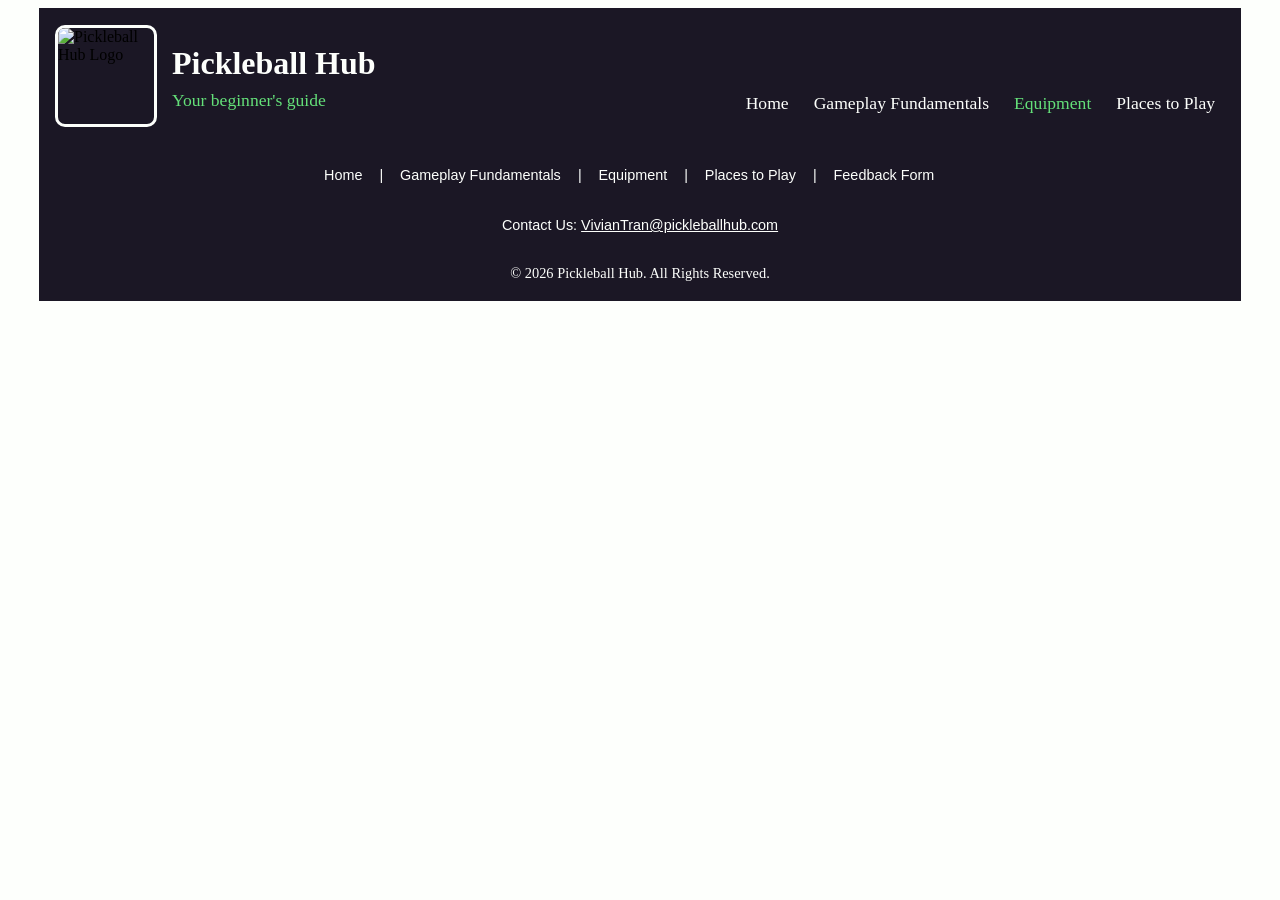
==== equipment.html @ d5191e7c "learn section links" ====
<!DOCTYPE html>
<html lang="en">

<head>
    <meta charset="utf-8">
    <meta name="viewport" content="width=device-width, initial-scale=1.0">

    <title>Pickleball Hub :: Equipment</title>
    <link rel="stylesheet" href="styles.css">
</head>

<body>
    <div class="page-wrapper">
        <!-- Header -->
        <header class="header">
            <div class="header-content">
                <div class="left-group">
                    <img src="media-home/logo.png" alt="Pickleball Hub Logo" class="logo">

                    <div class="title-group">
                        <h1>Pickleball Hub</h1>
                        <p class="tagline">Your beginner's guide</p>
                    </div>
                </div>

                <button class="menu-toggle">
                    <img src="media-home/bars-solid.png" alt="Menu Bar">
                    <span class="menu-label">Menu</span>
                </button>
            </div>

            <!-- Navigation -->
            <nav>
                <ul class="nav-links">
                    <li><a href="index.html">Home</a></li>
                    <li><a href="gameplay-fundamentals.html">Gameplay Fundamentals</a></li>
                    <li><a href="equipment.html">Equipment</a></li>
                    <li><a href="places-to-play.html">Places to Play</a></li>
                </ul>
            </nav>
        </header>

        <!-- Footer -->
        <footer class="footer">
            <div class="footer-wrapper">
                <div class="footer-pages">
                    <h3>Pages</h3>
                    <a href="index.html">Home</a>
                    <a href="gameplay-fundamentals.html">Gameplay Fundamentals</a>
                    <a href="equipment.html">Equipment</a>
                    <a href="places-to-play.html">Places to Play</a>
                    <a href="feedback.html" class="feedback-pages">Feedback Form</a>
                </div>

                <div class="footer-extra">
                    <h3>Extras</h3>
                    <a href="feedback.html" class="feedback-extra">Feedback Form</a>

                    <p class="footer-contact">
                        Contact Us: <span>VivianTran@pickleballhub.com</span>
                    </p>
                </div>
            </div>

            <p class="footer-copy">
                &copy; 2026 Pickleball Hub. All Rights Reserved.
            </p>
        </footer>
    </div>
</body>

<!-- Javascript for Navigation -->
<script>
    const menuButton = document.querySelector('.menu-toggle');
    const navLinks = document.querySelector('.nav-links');
    menuButton.addEventListener('click', () => {
        navLinks.classList.toggle('open');
    });

    // Close dropdown when clicking outside
    document.addEventListener('click', (event) => {
        if (!menuButton.contains(event.target) && !navLinks.contains(event.target)) {
            navLinks.classList.remove('open');
        }
    });

    // Highlight current page link
    const currentPage = window.location.pathname.split('/').pop();
    const navItems = document.querySelectorAll('.nav-links li a');
    navItems.forEach(item => {
        if (item.getAttribute('href') === currentPage) {
            item.classList.add('active');
        }
    });
</script>
---- styles.css ----
/* Color palette */
:root {
  --shadow-grey: #1B1725;
  --porcelain: #FDFFFC;
  --emerald: #64E079;
  --ocean-blue: #2E83B0;
  --green: #157F1F;
}

/* Global Styles */
.page-wrapper {
    max-width: 1200px;
    border: 1px solid var(--shadow-grey);
    margin: 0 auto;
}

/* Body */
body {
    background-color: var(--porcelain)
}

/* Header */
.header {
    background-color: var(--shadow-grey);
    padding: 15px;
}

.header h1 {
    font-family: Georgia, "Times New Roman", serif;
    color: var(--porcelain);
    font-size: 2em;
    margin-bottom: -10px;
}

.tagline {
    font-family: Georgia, "Times New Roman", serif;
    color: var(--emerald);
    font-size: 1.1em;
}

.left-group {
    display: flex;
    align-items: center;
    gap: 15px;
}

.header-content {
    display: flex;
    align-items: center;
    justify-content: space-between;
}

.logo {
    width: 6em;
    height: 6em;
    border: 3px solid var(--porcelain);
    border-radius: 10px;
}

/* Navigation */
.menu-toggle {
    display: flex;
    flex-direction: column;
    background: transparent;
    border: none;
    margin-top: -5px;
    margin-right: -15px;
}

.menu-toggle:hover {
    opacity: 0.5;
}

.menu-label {
    color: var(--porcelain);
    font-family: Georgia, "Times New Roman", serif;
    font-size: 1.1em;
}

.menu-toggle img {
    width: 6em;
    height: 6em;
}

.nav-links {
    display: none;
    position: absolute;
    right: 1.6em;
    top: 7em;
    background-color: var(--shadow-grey);
    padding: 10px;
    flex-direction: column;
    border: 3px solid var(--porcelain);
}

.nav-links.open {
    display: flex;
}

.nav-links li {
    list-style: none;
}

.nav-links a {
    display: block;
    padding: 10px;
    color: var(--porcelain);
    text-decoration: none;
    font-family: Georgia, "Times New Roman", serif;
}

.nav-links a.active {
    color: var(--emerald);
}

.nav-links a:hover {
    background-color: var(--ocean-blue);
}

/* Hero Section */
.hero {
    background-color: lightgrey;
    padding: 1em;
    font-family: Georgia, "Times New Roman", serif;
}

.hero h2 {
    font-size: 1.3em;
    margin-top: 0;
}

.stats {
    display: flex;
    gap: 3.2em;
}

.stat {
    text-align: center;
}

.stat .number {
    font-size: 1.3em;
    color: var(--green);
    font-weight: bold;
}

.stat .label {
    display: block;
    color: var(--shadow-grey);
    font-size: 0.8em;
    font-family: Arial, Helvetica, sans-serif;
}

.hero-image img {
    width: 100%;
    max-width: none;
    display: block;
}

/* Learn Section */
.learn-title {
    padding: 0 0.7em;
}

.learn-section {
    padding: 0 1em;
    font-family: Georgia, "Times New Roman", serif;
}

.learn-card {
    border: 2px solid var(--shadow-grey);
    border-radius: 15px;
    padding: 1em;
    margin-bottom: 1.5em;
    text-decoration: none;
    color: inherit;
}

.learn-card:hover {
    background-color: lightgrey;
    transform: scale(1.04);
}

.learn-image img {
    width: 100%;
    border-radius: 8px;
}

.learn-caption {
    font-size: 0.9em;
    color: var(--green);
    font-family: Arial, Helvetica, sans-serif;
}

.form-card {
    background: var(--green);
    color: var(--shadow-grey);
    display: flex;
    flex-direction: column;
    justify-content: center;
    align-items: center;
    text-align: center;
}

.form-card:hover {
    background-color: var(--green);
    transform: none;
}

.feedback-btn {
    padding: 0.6em 1.2em;
    border: none;
    border-radius: 6px;
    background: var(--shadow-grey);
    color: var(--porcelain);
    font-family: Georgia, "Times New Roman", serif;
    font-size: 1em;
}

.feedback-btn:hover {
    background: var(--ocean-blue);
    transform: scale(1.04);
}

/* Video Section */
.watch-section {
    background-color: lightgrey;
    padding: 1em;
}

.watch-section h2 {
    font-family: Georgia, "Times New Roman", serif;
    color: var(--shadow-grey);
    font-size: 1.3em;
    margin: 0;
}

.video-wrapper {
    position: relative;
    padding-bottom: 55%;
    margin-top: 1em;
}

.video-wrapper video {
    position: absolute;
    width: 100%;
    height: 100%;
    object-fit: cover;
}

.video-description {
    font-family: Arial, Helvetica, sans-serif;
    font-size: 0.9em;
    color: var(--shadow-grey);
    margin-top: 1em;
    line-height: 1.5;
}

/* Footer */
.footer {
    background-color: var(--shadow-grey);
    color: var(--porcelain);
    padding: 1em;
}

.footer-wrapper {
    display: grid;
    grid-template-columns: 1fr 1fr;
    gap: 1.5em;
}

.feedback-pages {
    display: none !important;
}

.footer-pages, .footer-extra {
    margin-bottom: 2em;
}

.footer-pages h3, .footer-extra h3 {
    margin-top: 0;
    color: var(--emerald);
    font-family: Georgia, "Times New Roman", serif;
}

.footer-pages a, .footer-extra a {
    display: block;
    color: var(--porcelain);
    text-decoration: none;
    margin: 0.5em 0;
    font-family: Arial, Helvetica, sans-serif;
    font-size: 0.9em;
}

.footer-pages a:visited, .footer-extra a:visited {
    color: var(--ocean-blue);
}

.footer-pages a:hover, .footer-extra a:hover {
    color: var(--emerald);
}

.footer-contact {
    margin-top: 1em;
    font-family: Arial, Helvetica, sans-serif;
    font-size: 0.9em;
}

.footer-contact span {
    text-decoration: underline;
}

.footer-copy {
    text-align: center;
    margin-top: 1em;
    margin-bottom: 0.1em;
    font-size: 0.9em;
}

/* Tablet */
@media (min-width: 600px) {
    /* Learn Section */
    .learn-section {
        display: grid;
        grid-template-columns: repeat(2, 1fr);
        gap: 0 1.5em;
    }
}

/* Desktop */
@media (min-width: 1024px) {
    /* Navigation */
    .menu-toggle {
        display: none;
    }

    nav {
        display: flex;
        justify-content: flex-end;
        padding-right: 10px; 
    }

    .nav-links {
        display: flex !important;
        position: static;
        flex-direction: row;
        gap: 25px;
        padding: 0;
        margin: 0;
        border: none;
    }

    .nav-links a {
        padding: 0;
        font-size: 1.1em;
        margin-top: -2em;
    }

    .nav-links a:hover {
        background: none;
        color: var(--ocean-blue);
    }

    .hero-wrapper {
        display: flex;
    }

    .hero {
        width: 80vw; 
        padding: 2em;
    }

    /* Learn Section */
   .learn-section {
        display: grid;
        grid-template-columns: repeat(3, 1fr);
        gap: 0 1.5em;
    }

    .form-card {
        grid-column: 1 / -1;
    }

    /* Video Section */
    .watch-section {
        display: grid;
        grid-template-columns: 1fr 1fr;
        gap: 2em;
    }

    .video-wrapper {
        grid-column: 1;
        margin-top: -3.3em;
        margin-bottom: 0.4em;
    }

    .watch-section h2, .video-description {
        grid-column: 2;
    }

    .watch-section h2 {
        margin-top: 5px;
    }

    .video-description {
        margin-top: -10px;
    }

    /* Footer */
    .footer-wrapper {
        display: flex;
        flex-direction: column;
        align-items: center;
        text-align: center;
        gap: 1.5em;
    }

    .feedback-pages {
        display: block !important;
    }

    .feedback-extra {
        display: none !important;
    }

    .footer-pages {
        display: flex;
        flex-direction: row;
        gap: 1em;
    }

    .footer-pages h3, .footer-extra h3 {
        display: none;
    }

    .footer-pages a {
        position: relative;
        padding-right: 0.75em;
        margin-right: 0.75em;
    }

    .footer-pages a:not(:last-child)::after {
        content: "|";
        position: absolute;
        right: -0.7em;
        color: var(--porcelain);
    }

    .footer-contact {
        margin-top: -2em;
    }

    .footer-copy {
        margin-top: -1em;
    }
}
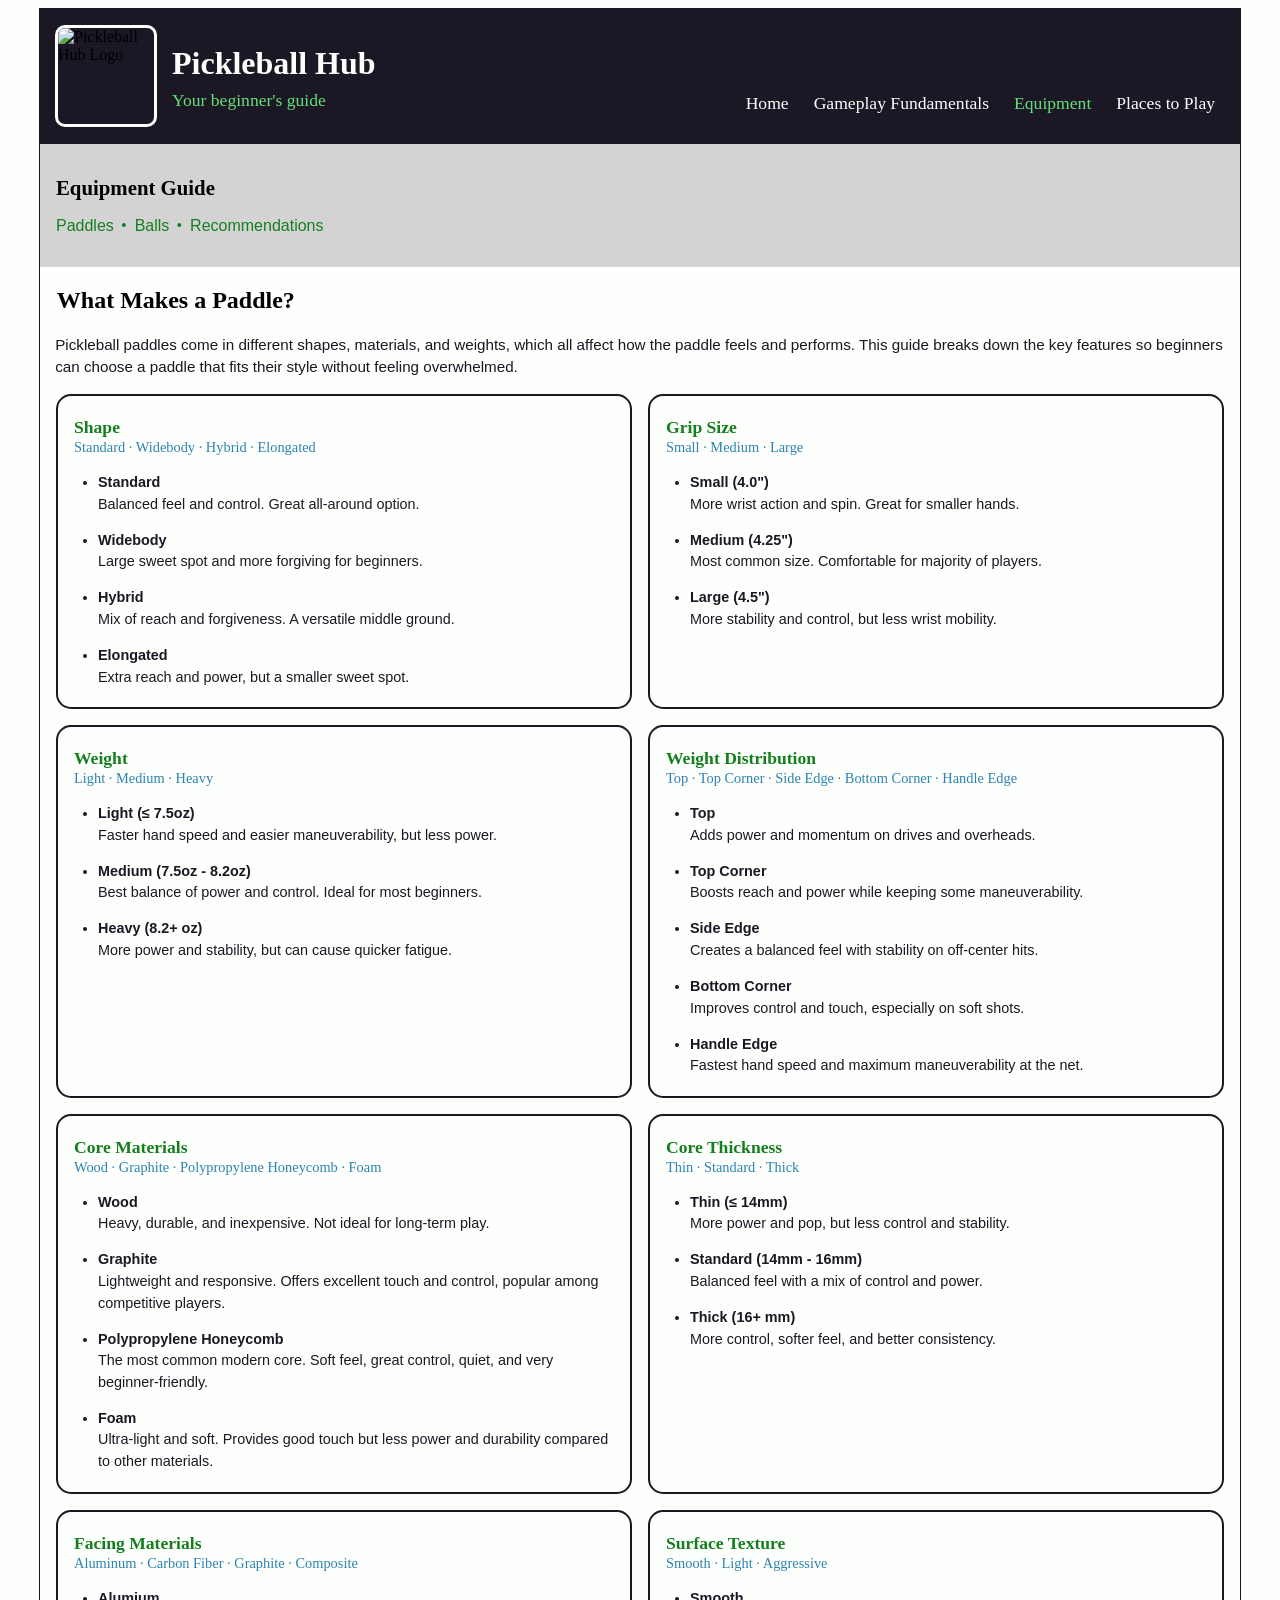
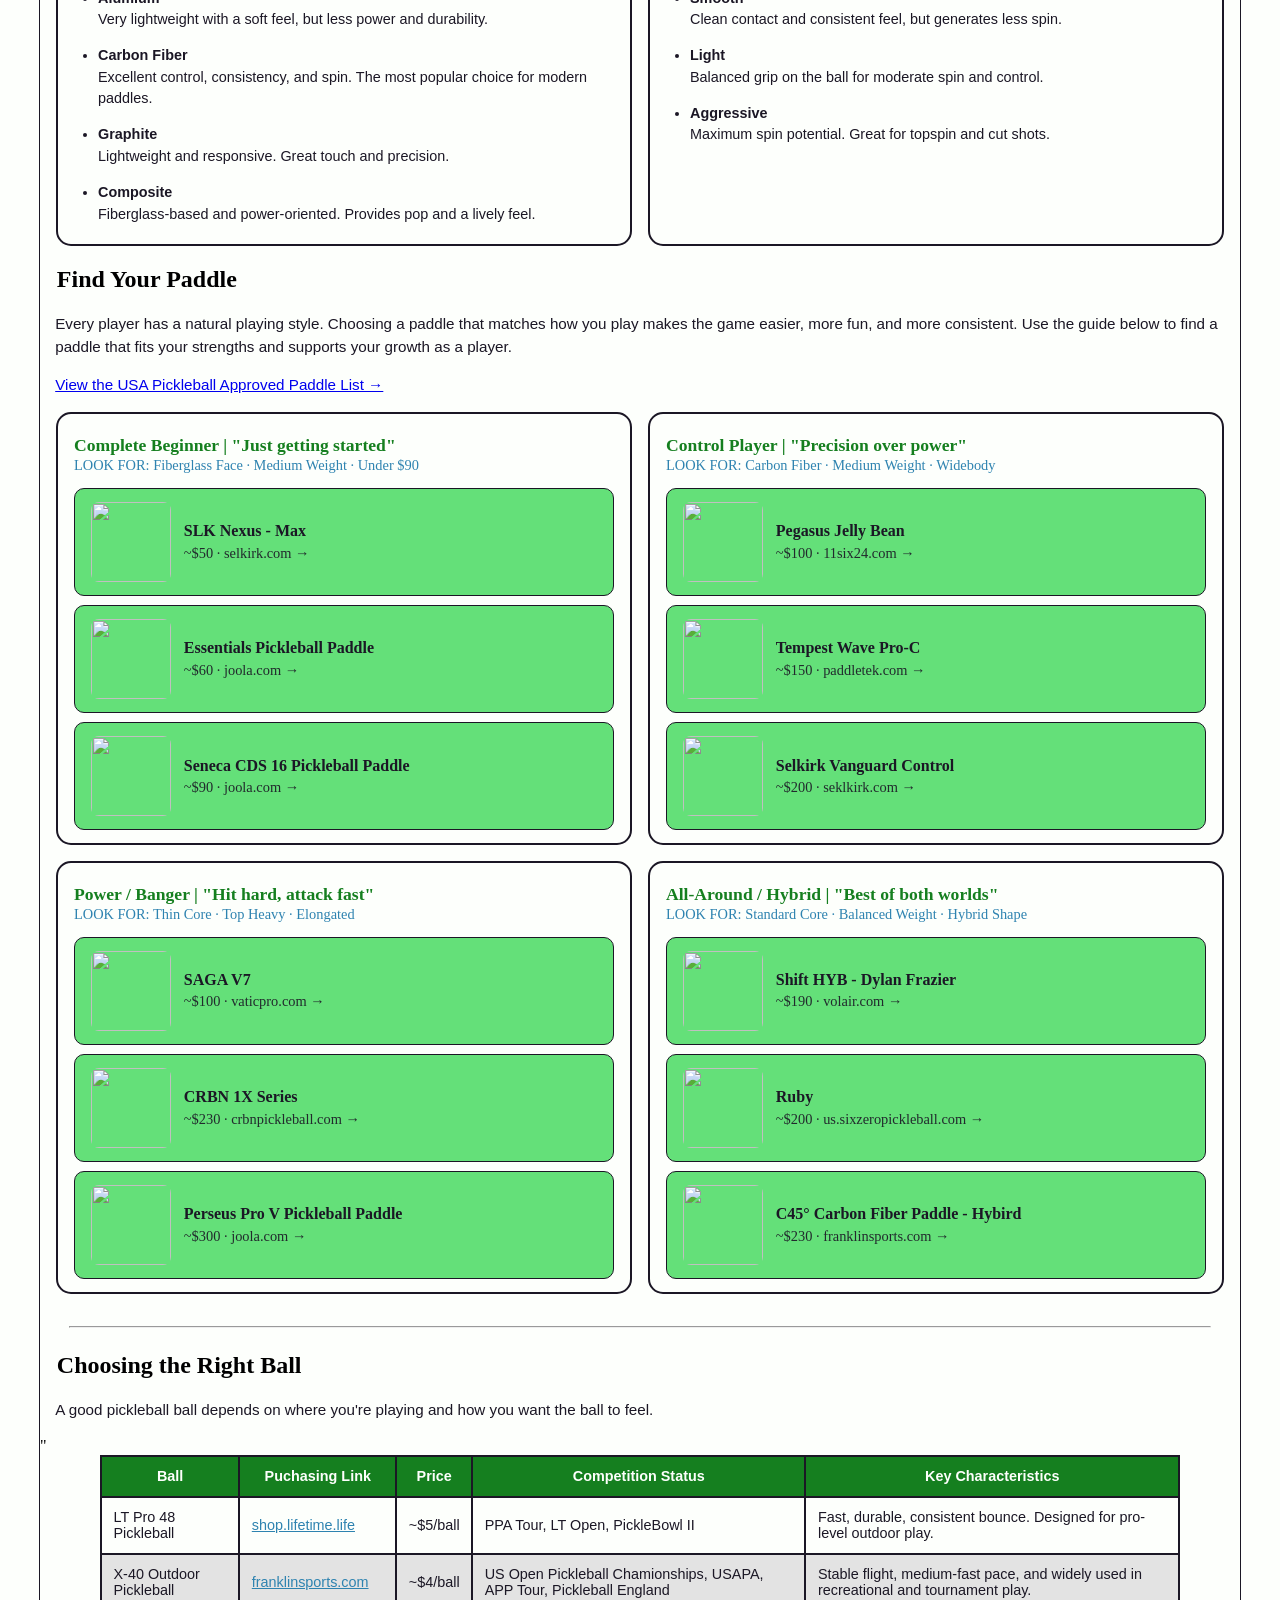
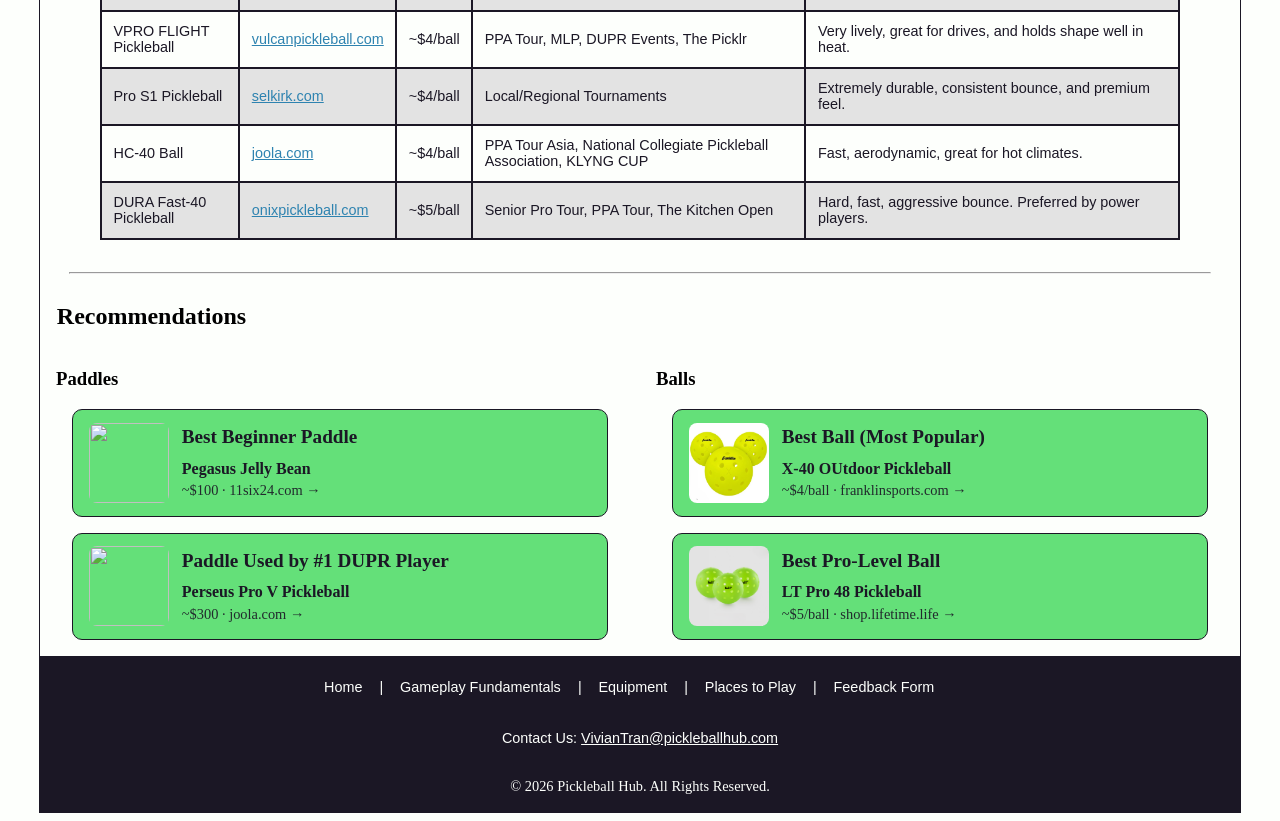
==== commit 72403d0f: "recommendations and media sizings" ====
--- a/equipment.html
+++ b/equipment.html
@@ -40,6 +40,576 @@
             </nav>
         </header>
 
+        <!-- Hero Section -->
+        <section class="hero-wrapper fundamentals-hero">
+            <div class="hero">
+            <h2>Equipment Guide</h2>
+                <div class="stats">
+                    <div class="stat">
+                        <a href="#paddles" class="label">Paddles</a>
+                    </div>
+
+                    <div class="stat">
+                        <a href="#balls" class="label">Balls</a>
+                    </div>
+
+                    <div class="stat">
+                        <a href="#reccommendations" class="label">Recommendations</a>
+                    </div>
+                </div>
+            </div>
+        </section>
+
+        <!-- Paddles 1 Section -->
+        <section class="paddle-section">
+            <h2 id="paddles" class="learn-title">What Makes a Paddle?</h2>
+
+            <p class="paddle-description">
+                Pickleball paddles come in different shapes, materials, and weights, which all affect how the paddle feels and performs.
+                This guide breaks down the key features so beginners can choose a paddle that fits their style without feeling overwhelmed.
+            </p>
+
+            <div class="paddle-grid">
+                <div class="paddle-card">
+                    <h3>Shape</h3>
+                    <p class="paddle-options">Standard · Widebody · Hybrid · Elongated</p>
+
+                    <ul class="paddle-bullets">
+                        <li>
+                            <strong>Standard</strong><br>
+                            Balanced feel and control. Great all-around option.
+                        </li>
+
+                        <li>
+                            <strong>Widebody</strong><br>
+                            Large sweet spot and more forgiving for beginners.
+                        </li>
+
+                        <li>
+                            <strong>Hybrid</strong><br>
+                            Mix of reach and forgiveness. A versatile middle ground.
+                        </li>
+
+                        <li>
+                            <strong>Elongated</strong><br>
+                            Extra reach and power, but a smaller sweet spot.
+                        </li>
+                    </ul>
+                </div>
+
+                <div class="paddle-card">
+                    <h3>Grip Size</h3>
+                    <p class="paddle-options">Small · Medium · Large</p>
+
+                    <ul class="paddle-bullets">
+                        <li>
+                            <strong>Small (4.0")</strong><br>
+                            More wrist action and spin. Great for smaller hands.
+                        </li>
+
+                        <li>
+                            <strong>Medium (4.25")</strong><br>
+                            Most common size. Comfortable for majority of players.
+                        </li>
+
+                        <li>
+                            <strong>Large (4.5")</strong><br>
+                            More stability and control, but less wrist mobility.
+                        </li>
+                    </ul>
+                </div>
+
+                <div class="paddle-card">
+                    <h3>Weight</h3>
+                    <p class="paddle-options">Light · Medium · Heavy</p>
+
+                    <ul class="paddle-bullets">
+                        <li>
+                            <strong>Light (&le; 7.5oz)</strong><br>
+                            Faster hand speed and easier maneuverability, but less power.
+                        </li>
+
+                        <li>
+                            <strong>Medium (7.5oz - 8.2oz)</strong><br>
+                            Best balance of power and control. Ideal for most beginners.
+                        </li>
+
+                        <li>
+                            <strong>Heavy (8.2+ oz)</strong><br>
+                            More power and stability, but can cause quicker fatigue.
+                        </li>
+                    </ul>
+                </div>
+
+                <div class="paddle-card">
+                    <h3>Weight Distribution</h3>
+                    <p class="paddle-options">Top · Top Corner · Side Edge · Bottom Corner · Handle Edge</p>
+
+                    <ul class="paddle-bullets">
+                        <li>
+                            <strong>Top</strong><br>
+                            Adds power and momentum on drives and overheads.
+                        </li>
+
+                        <li>
+                            <strong>Top Corner</strong><br>
+                            Boosts reach and power while keeping some maneuverability.
+                        </li>
+
+                        <li>
+                            <strong>Side Edge</strong><br>
+                            Creates a balanced feel with stability on off-center hits.
+                        </li>
+
+                        <li>
+                            <strong>Bottom Corner</strong><br>
+                            Improves control and touch, especially on soft shots.
+                        </li>
+
+                        <li>
+                            <strong>Handle Edge</strong><br>
+                            Fastest hand speed and maximum maneuverability at the net.
+                        </li>
+                    </ul>
+                </div>
+
+                <div class="paddle-card">
+                    <h3>Core Materials</h3>
+                    <p class="paddle-options">Wood · Graphite · Polypropylene Honeycomb · Foam</p>
+
+                    <ul class="paddle-bullets">
+                        <li>
+                            <strong>Wood</strong><br>
+                            Heavy, durable, and inexpensive. Not ideal for long-term play.
+                        </li>
+
+                        <li>
+                            <strong>Graphite</strong><br>
+                            Lightweight and responsive. Offers excellent touch and control, popular among competitive players.
+                        </li>
+
+                        <li>
+                            <strong>Polypropylene Honeycomb</strong><br>
+                            The most common modern core. Soft feel, great control, quiet, and very beginner-friendly.
+                        </li>
+
+                        <li>
+                            <strong>Foam</strong><br>
+                            Ultra-light and soft. Provides good touch but less power and durability compared to other materials.
+                        </li>
+                    </ul>
+                </div>
+
+                <div class="paddle-card">
+                    <h3>Core Thickness</h3>
+                    <p class="paddle-options">Thin · Standard · Thick</p>
+
+                    <ul class="paddle-bullets">
+                        <li>
+                            <strong>Thin (&le; 14mm)</strong><br>
+                            More power and pop, but less control and stability.
+                        </li>
+
+                        <li>
+                            <strong>Standard (14mm - 16mm)</strong><br>
+                            Balanced feel with a mix of control and power.
+                        </li>
+
+                        <li>
+                            <strong>Thick (16+ mm)</strong><br>
+                            More control, softer feel, and better consistency.
+                        </li>
+                    </ul>
+                </div>
+
+                <div class="paddle-card">
+                    <h3>Facing Materials</h3>
+                    <p class="paddle-options">Aluminum · Carbon Fiber · Graphite · Composite</p>
+
+                    <ul class="paddle-bullets">
+                        <li>
+                            <strong>Alumium</strong><br>
+                            Very lightweight with a soft feel, but less power and durability.
+                        </li>
+
+                        <li>
+                            <strong>Carbon Fiber</strong><br>
+                            Excellent control, consistency, and spin. The most popular choice for modern paddles.
+                        </li>
+
+                        <li>
+                            <strong>Graphite</strong><br>
+                            Lightweight and responsive. Great touch and precision.
+                        </li>
+
+                        <li>
+                            <strong>Composite</strong><br>
+                            Fiberglass-based and power-oriented. Provides pop and a lively feel.
+                        </li>
+                    </ul>
+                </div>
+
+                <div class="paddle-card">
+                    <h3>Surface Texture</h3>
+                    <p class="paddle-options">Smooth · Light · Aggressive</p>
+
+                    <ul class="paddle-bullets">
+                        <li>
+                            <strong>Smooth</strong><br>
+                            Clean contact and consistent feel, but generates less spin.
+                        </li>
+
+                        <li>
+                            <strong>Light</strong><br>
+                            Balanced grip on the ball for moderate spin and control.
+                        </li>
+
+                        <li>
+                            <strong>Aggressive</strong><br>
+                            Maximum spin potential. Great for topspin and cut shots.
+                        </li>
+                    </ul>
+                </div>
+            </div>
+        </section>
+
+        <!-- Paddles 2 Section -->
+        <section class="find-your-paddle-section">
+            <h2 class="learn-title">Find Your Paddle</h2>
+
+            <p class="paddle-description">
+                Every player has a natural playing style. Choosing a paddle that matches how you play makes the game easier, 
+                more fun, and more consistent. Use the guide below to find a paddle that fits your strengths and supports your 
+                growth as a player.
+            </p>
+
+            <p class="approved-link">
+                <a href="https://equipment.usapickleball.org/paddle-list/" target="_blank">
+                    View the USA Pickleball Approved Paddle List →
+                </a>
+            </p>
+        </section>
+
+        <div class="find-grid">
+            <div class="find-card">
+                <h3>Complete Beginner | "Just getting started"</h3>
+                <p class="find-tagline">LOOK FOR: Fiberglass Face · Medium Weight · Under $90</p>
+
+                <div class="paddle-link-card">
+                    <a href="https://www.selkirk.com/products/slk-nexus-max?variant=41556938063974&tw_source=google&tw_adid=776759598915&tw_campaign=23074034822&tw_kwdid=kwd-1968069304511&gad_source=1&gad_campaignid=23074034822&gbraid=0AAAAA-XPu6--tx7ChRC4zIsnLuDodwVqM&gclid=Cj0KCQjw77bPBhC_ARIsAGAjjV8lxzzmoVEsNtho67NzJbXi2QGXpC19A-BAlMwj2_PQjbgKI1g0Z18aAi83EALw_wcB" target="_blank" class="paddle-link">
+                        <div class="paddle-link-content">
+                            <img src="media-equipment/slk-nexus-max.png" class="paddle-img">
+
+                            <div class="paddle-text">
+                                <span class="paddle-name">SLK Nexus - Max</span>
+                                <span class="paddle-price"> ~$50 · selkirk.com →</span>
+                            </div>
+                        </div>
+                    </a>
+                </div>
+
+                <div class="paddle-link-card">
+                    <a href="https://joola.com/products/essentials-pickleball-paddle?variant=44994611249366" target="_blank" class="paddle-link">
+                        <div class="paddle-link-content">
+                            <img src="media-equipment/essentials-pickleball-paddle.png" class="paddle-img">
+
+                            <div class="paddle-text">
+                                <span class="paddle-name">Essentials Pickleball Paddle</span>
+                                <span class="paddle-price"> ~$60 · joola.com →</span>
+                            </div>
+                        </div>
+                    </a>
+                </div>
+
+                <div class="paddle-link-card">
+                    <a href="https://joola.com/products/seneca-cds-16-pickleball-paddle?_pos=1&_psq=seneca&_ss=e&_v=1.0" target="_blank" class="paddle-link">
+                        <div class="paddle-link-content">
+                            <img src="media-equipment/seneca-cds.png" class="paddle-img">
+
+                            <div class="paddle-text">
+                                <span class="paddle-name">Seneca CDS 16 Pickleball Paddle</span>
+                                <span class="paddle-price"> ~$90 · joola.com →</span>
+                            </div>
+                        </div>
+                    </a>
+                </div>
+            </div>
+
+            <div class="find-card">
+                <h3>Control Player | "Precision over power"</h3>
+                <p class="find-tagline">LOOK FOR: Carbon Fiber · Medium Weight · Widebody</p>
+
+                <div class="paddle-link-card">
+                    <a href="https://11six24.com/collections/jelly-bean-pickleball-paddles/products/pegasus-jelly-bean?variant=50851474768175" target="_blank" class="paddle-link">
+                        <div class="paddle-link-content">
+                            <img src="media-equipment/pegasus-jelly-bean.png" class="paddle-img">
+
+                            <div class="paddle-text">
+                                <span class="paddle-name">Pegasus Jelly Bean</span>
+                                <span class="paddle-price"> ~$100 · 11six24.com →</span>
+                            </div>
+                        </div>
+                    </a>
+                </div>
+
+                <div class="paddle-link-card">
+                    <a href="https://www.paddletek.com/products/tempest-wave-pro-c?srsltid=AfmBOorZ4t-qjgWNSK_IQQNHRjo6HeIXSrNNsely8kbGN1B3HFJt34C4" target="_blank" class="paddle-link">
+                        <div class="paddle-link-content">
+                            <img src="media-equipment/tempest-wave-pro-c.png" class="paddle-img">
+
+                            <div class="paddle-text">
+                                <span class="paddle-name">Tempest Wave Pro-C</span>
+                                <span class="paddle-price"> ~$150 · paddletek.com →</span>
+                            </div>
+                        </div>
+                    </a>
+                </div>
+
+                <div class="paddle-link-card">
+                    <a href="https://www.selkirk.com/vi/products/vanguard-control?variant=45301362884710" target="_blank" class="paddle-link">
+                        <div class="paddle-link-content">
+                            <img src="media-equipment/selkirk-vanguard-control-s2.png" class="paddle-img">
+
+                            <div class="paddle-text">
+                                <span class="paddle-name">Selkirk Vanguard Control</span>
+                                <span class="paddle-price"> ~$200 · seklkirk.com →</span>
+                            </div>
+                        </div>
+                    </a>
+                </div>
+            </div>
+
+            <div class="find-card">
+                <h3>Power / Banger | "Hit hard, attack fast"</h3>
+                <p class="find-tagline">LOOK FOR: Thin Core · Top Heavy · Elongated</p>
+
+                <div class="paddle-link-card">
+                    <a href="https://vaticpro.com/products/saga?variant=62511991980191" target="_blank" class="paddle-link">
+                        <div class="paddle-link-content">
+                            <img src="media-equipment/selkirk-vanguard-control-s2.png" class="paddle-img">
+
+                            <div class="paddle-text">
+                                <span class="paddle-name">SAGA V7</span>
+                                <span class="paddle-price"> ~$100 · vaticpro.com →</span>
+                            </div>
+                        </div>
+                    </a>
+                </div>
+
+                <div class="paddle-link-card">
+                    <a href="https://crbnpickleball.com/products/crbn-1x-power-series-pickleball-paddle?srsltid=AfmBOoouVm28N43zKbh1iFINrX4_Rf93C1UIIn5FdIJJrkTWJPqZsNxI" target="_blank" class="paddle-link">
+                        <div class="paddle-link-content">
+                            <img src="media-equipment/crbn-1x-power-series.png" class="paddle-img">
+
+                            <div class="paddle-text">
+                                <span class="paddle-name">CRBN 1X Series</span>
+                                <span class="paddle-price"> ~$230 · crbnpickleball.com →</span>
+                            </div>
+                        </div>
+                    </a>
+                </div>
+
+                <div class="paddle-link-card">
+                    <a href="https://joola.com/products/joola-perseus-pro-v-pickleball-paddle-1?variant=47784217313494" target="_blank" class="paddle-link">
+                        <div class="paddle-link-content">
+                            <img src="media-equipment/perseus-pro-v.png" class="paddle-img">
+
+                            <div class="paddle-text">
+                                <span class="paddle-name">Perseus Pro V Pickleball Paddle</span>
+                                <span class="paddle-price"> ~$300 · joola.com →</span>
+                            </div>
+                        </div>
+                    </a>
+                </div>
+            </div>
+
+            <div class="find-card">
+                <h3>All-Around / Hybrid | "Best of both worlds"</h3>
+                <p class="find-tagline">LOOK FOR: Standard Core · Balanced Weight · Hybrid Shape</p>
+
+                <div class="paddle-link-card">
+                    <a href="https://volair.com/products/shift-hyb-pickleball-paddle-14mm?srsltid=AfmBOoo3rGtLqvubvTe1La5bx5NZwirCXpDfRq-l_vD_vtPypzyeOBhF" target="_blank" class="paddle-link">
+                        <div class="paddle-link-content">
+                            <img src="media-equipment/shift-hyb.png" class="paddle-img">
+
+                            <div class="paddle-text">
+                                <span class="paddle-name">Shift HYB - Dylan Frazier</span>
+                                <span class="paddle-price"> ~$190 · volair.com →</span>
+                            </div>
+                        </div>
+                    </a>
+                </div>
+
+                <div class="paddle-link-card">
+                    <a href="https://us.sixzeropickleball.com/products/ruby?_pos=1&_psq=ruby&_ss=e&_v=1.0" target="_blank" class="paddle-link">
+                        <div class="paddle-link-content">
+                            <img src="media-equipment/ruby.png" class="paddle-img">
+
+                            <div class="paddle-text">
+                                <span class="paddle-name">Ruby</span>
+                                <span class="paddle-price"> ~$200 · us.sixzeropickleball.com →</span>
+                            </div>
+                        </div>
+                    </a>
+                </div>
+
+                <div class="paddle-link-card">
+                    <a href="https://franklinsports.com/c45-carbon?srsltid=AfmBOoof4qTPcuHjXmJbDMIrEYAaM0iuuvkicyfuNHZSsT44TgxLH0XV" target="_blank" class="paddle-link">
+                        <div class="paddle-link-content">
+                            <img src="media-equipment/c45-carbon-fiber.png" class="paddle-img">
+
+                            <div class="paddle-text">
+                                <span class="paddle-name">C45&deg; Carbon Fiber Paddle - Hybird</span>
+                                <span class="paddle-price"> ~$230 · franklinsports.com →</span>
+                            </div>
+                        </div>
+                    </a>
+                </div>
+            </div>
+        </div>
+
+        <hr class="section-divider">
+
+        <!-- Balls Section -->
+        <section class="balls-section">
+            <h2 id="balls" class="learn-title">Choosing the Right Ball</h2>
+
+            <p class="ball-description">
+                A good pickleball ball depends on where you're playing and how you want the ball to feel.
+            </p>
+
+            <table class="balls-table">
+                <thead>
+                    <tr>
+                        <th>Ball</th>
+                        <th>Puchasing Link</th>
+                        <th class="ball-price-col">Price</th>
+                        <th class="ball-status-col">Competition Status</th>
+                        <th>Key Characteristics</th>
+                    </tr>
+                </thead>
+
+                <tbody>
+                    <tr>
+                        <td>LT Pro 48 Pickleball</td>
+                        <td><a href="https://shop.lifetime.life/lt-pro-48-pickleball" target="_blank" class="ball-link">shop.lifetime.life</a></td>
+                        <td class="ball-price-col">~$5/ball</td>
+                        <td class="ball-status-col">PPA Tour, LT Open, PickleBowl II</td>
+                        <td>Fast, durable, consistent bounce. Designed for pro-level outdoor play.</td>
+                    </tr>
+
+                    <tr>
+                        <td>X-40 Outdoor Pickleball</td>
+                        <td><a href="https://franklinsports.com/x-40-outdoor-pickleball-packs?srsltid=AfmBOop4uW3Bd5n7dvo_HAKTVEaJGGgoc1nDCtcrb8mRd2waEG-9-m3t" target="_blank" class="ball-link">franklinsports.com</a></td>
+                        <td class="ball-price-col">~$4/ball</td>
+                        <td class="ball-status-col">US Open Pickleball Chamionships, USAPA, APP Tour, Pickleball England</td>
+                        <td>Stable flight, medium-fast pace, and widely used in recreational and tournament play.</td>
+                    </tr>
+
+                    <tr>
+                        <td>VPRO FLIGHT Pickleball</td>
+                        <td><a href="https://vulcanpickleball.com/products/vulcan-vpro-flight-outdoor-pickleball?variant=42356861501501" target="_blank" class="ball-link">vulcanpickleball.com</a></td>
+                        <td class="ball-price-col">~$4/ball</td>
+                        <td class="ball-status-col">PPA Tour, MLP, DUPR Events, The Picklr</td>
+                        <td>Very lively, great for drives, and holds shape well in heat.</td>
+                    </tr>
+
+                    <tr>
+                        <td>Pro S1 Pickleball</td>
+                        <td><a href="https://www.selkirk.com/products/pro-s1-pickleballs?srsltid=AfmBOopMfLYYCJDFNtV9wyzIOM0AWPa-VNhQSCBjWudk2CKoBtlyo69O&variant=45301288173670" target="_blank" class="ball-link">selkirk.com</a></td>
+                        <td class="ball-price-col">~$4/ball</td>
+                        <td class="ball-status-col">Local/Regional Tournaments</td>
+                        <td>Extremely durable, consistent bounce, and premium feel.</td>
+                    </tr>"
+
+                    <tr>
+                        <td>HC-40 Ball</td>
+                        <td><a href="https://joola.com/products/joola-hc-40-ball?variant=47400704704726" target="_blank" class="ball-link">joola.com</a></td>
+                        <td class="ball-price-col">~$4/ball</td>
+                        <td class="ball-status-col">PPA Tour Asia, National Collegiate Pickleball Association, KLYNG CUP</td>
+                        <td>Fast, aerodynamic, great for hot climates.</td>
+                    </tr>
+
+                    <tr>
+                        <td>DURA Fast-40 Pickleball</td>
+                        <td><a href="https://www.onixpickleball.com/products/dura-fast-pickleballs?variant=36698147618972" target="_blank" class="ball-link">onixpickleball.com</a></td>
+                        <td class="ball-price-col">~$5/ball</td>
+                        <td class="ball-status-col">Senior Pro Tour, PPA Tour, The Kitchen Open</td>
+                        <td>Hard, fast, aggressive bounce. Preferred by power players.</td>
+                    </tr>
+                </tbody>
+            </table>
+        </section>
+
+        <hr class="section-divider">
+
+        <!-- Recommendations Section -->
+        <section class="recommendations-section">
+            <h2 id="recommendations" class="learn-title">Recommendations</h2>
+
+            <div class="recommendation-paddles">
+                <h3>Paddles</h3>
+                <div class="recommendation-link-card">
+                    <a href="https://11six24.com/collections/jelly-bean-pickleball-paddles/products/pegasus-jelly-bean?variant=50851474768175" target="_blank" class="paddle-link">
+                        <div class="paddle-link-content">
+                            <img src="media-equipment/pegasus-jelly-bean.png" class="paddle-img">
+
+                            <div class="paddle-text">
+                                <span class="paddle-title">Best Beginner Paddle</span>
+                                <span class="paddle-name">Pegasus Jelly Bean</span>
+                                <span class="paddle-price"> ~$100 · 11six24.com →</span>
+                            </div>
+                        </div>
+                    </a>
+                </div>
+
+                <div class="recommendation-link-card">
+                    <a href="https://joola.com/products/joola-perseus-pro-v-pickleball-paddle-1?variant=47784217346262" target="_blank" class="paddle-link">
+                        <div class="paddle-link-content">
+                            <img src="media-equipment/perseus-pro-v.png" class="paddle-img">
+
+                            <div class="paddle-text">
+                                <span class="paddle-title">Paddle Used by #1 DUPR Player</span>
+                                <span class="paddle-name">Perseus Pro V Pickleball</span>
+                                <span class="paddle-price"> ~$300 · joola.com →</span>
+                            </div>
+                        </div>
+                    </a>
+                </div>
+            </div>
+
+            <div class="recommendation-balls">
+                <h3>Balls</h3>
+                <div class="recommendation-link-card">
+                    <a href="https://franklinsports.com/x-40-outdoor-pickleball-packs?srsltid=AfmBOoqPrhIwRVsDwnQc70Go5XwvbiQ2ZRIcCqigbwjKjQyoqdX6942y" target="_blank" class="balls-link">
+                        <div class="balls-link-content">
+                            <img src="media-equipment/x40-outdoor-pickleball.png" class="balls-img">
+
+                            <div class="balls-text">
+                                <span class="balls-title">Best Ball (Most Popular)</span>
+                                <span class="balls-name">X-40 OUtdoor Pickleball</span>
+                                <span class="balls-price"> ~$4/ball · franklinsports.com →</span>
+                            </div>
+                        </div>
+                    </a>
+                </div>
+
+                <div class="recommendation-link-card">
+                    <a href="https://shop.lifetime.life/lt-pro-48-pickleball" target="_blank" class="balls-link">
+                        <div class="balls-link-content">
+                            <img src="media-equipment/lt-pro-48.png" class="balls-img">
+
+                            <div class="balls-text">
+                                <span class="balls-title">Best Pro-Level Ball</span>
+                                <span class="balls-name">LT Pro 48 Pickleball</span>
+                                <span class="balls-price"> ~$5/ball · shop.lifetime.life →</span>
+                            </div>
+                        </div>
+                    </a>
+                </div>
+            </div>
+        </section>
+
         <!-- Footer -->
         <footer class="footer">
             <div class="footer-wrapper">
--- a/styles.css
+++ b/styles.css
@@ -23,6 +23,8 @@
 .header {
     background-color: var(--shadow-grey);
     padding: 15px;
+    position: relative;
+    z-index: 1000;
 }
 
 .header h1 {
@@ -110,7 +112,7 @@
 }
 
 .nav-links a.active {
-    color: var(--emerald);
+    color: var(--emerald) !important;
 }
 
 .nav-links a:hover {
@@ -151,6 +153,34 @@
     font-family: Arial, Helvetica, sans-serif;
 }
 
+.fundamentals-hero .stats {
+    display: flex;
+    gap: 0.5em;
+}
+
+.fundamentals-hero .stat {
+    position: relative;
+    padding-right: 0.8em;
+}
+
+.fundamentals-hero .stat .label {
+    color: var(--green);
+    font-size: 1em;
+    text-decoration: none;
+}
+
+.fundamentals-hero .stat .label:hover {
+    color: var(--ocean-blue);
+}
+
+.fundamentals-hero .stat:not(:last-child)::after {
+    content: "•";
+    color: var(--green);
+    position: absolute;
+    right: 0;
+    top: 0;
+}
+
 .hero-image img {
     width: 100%;
     max-width: none;
@@ -165,6 +195,9 @@
 .learn-section {
     padding: 0 1em;
     font-family: Georgia, "Times New Roman", serif;
+    display: grid;
+    grid-template-columns: 1fr;
+    gap: 0 1.5;
 }
 
 .learn-card {
@@ -193,7 +226,7 @@
 }
 
 .form-card {
-    background: var(--green);
+    background: var(--emerald);
     color: var(--shadow-grey);
     display: flex;
     flex-direction: column;
@@ -203,7 +236,7 @@
 }
 
 .form-card:hover {
-    background-color: var(--green);
+    background-color: var(--emerald);
     transform: none;
 }
 
@@ -222,6 +255,259 @@
     transform: scale(1.04);
 }
 
+/* Rules Section */
+.rules-intro, .dupr-description, .paddle-description, .approved-link, .ball-description {
+    font-family: Arial, Helvetica, sans-serif;
+    font-size: 0.95em;
+    color: var(--shadow-grey);
+    line-height: 1.5;
+    padding-left: 1em;
+    padding-right: 1em;
+}
+
+.rules-photo {
+    display: flex;
+    justify-content: center;
+}
+
+.rules-photo img {
+    width: 70%;
+}
+
+.rules-text {
+    margin-top: 0;
+    color: var(--green);
+    padding-left: 1em; 
+    padding-right: 1em;
+}
+
+.rules-text li {
+    margin-bottom: 0.5em;
+    font-family: Arial, Helvetica, sans-serif;
+    font-size: 0.95em;
+    color: var(--shadow-grey)
+}
+
+.sub-faults li {
+    margin-bottom: 1em;
+}
+
+.section-divider {
+    width: 85%;
+    margin: 2em auto 1.5em;
+}
+
+/* Scoring Section */
+.scoring-section {
+    padding-left: 1em;
+    padding-right: 1em;
+}
+
+.scoring-section h2 {
+    padding-left: 0em;
+    padding-right: 0em;
+}
+
+.scoring-boxes {
+    display: grid;
+    grid-template-columns: repeat(3, 1fr);
+    gap: 1em;
+    margin-bottom: 1em;
+}
+
+.score-box {
+    border: 2px solid var(--shadow-grey);
+    border-radius: 15px;
+    padding: 1em;
+    text-align: center;
+}
+
+.score-number {
+    display: block;
+    font-size: 2em;
+    font-weight: bold;
+    color: var(--green);
+}
+
+.score-label {
+    display: block;
+    margin-top: 0.3em;
+    font-size: 0.9em;
+    color: var(--shadow-grey);
+    font-family: Arial, Helvetica, sans-serif;
+}
+
+.score-callout {
+    background: var(--emerald);
+    color: var(--shadow-grey);
+    padding-top: 1em;
+    padding-bottom: 0.2em;
+    border-radius: 15px;
+    border: 2px solid var(--shadow-grey);
+    font-family: Arial, Helvetica, sans-serif;
+    font-size: 0.95em;
+    text-align: center;
+}
+
+.scoring-explainer li, .ball-column li {
+    margin-bottom: 0.7em;
+    font-family: Arial, Helvetica, sans-serif;
+    font-size: 0.9em;
+}
+
+/* Common Terminology Section */
+.term-grid {
+    display: grid;
+    grid-template-columns: repeat(2, 1fr);
+    gap: 1em;
+    padding: 0 1em;
+}
+
+.term-card {
+    border: 2px solid var(--shadow-grey);
+    border-radius: 15px;
+    padding: 0.2em 1em;
+}
+
+.term-card h3 {
+    color: var(--green);
+    font-size: 1.11em;
+}
+
+.term-card p {
+    font-family: Arial, Helvetica, sans-serif;
+    font-size: 0.9em;
+    color: var(--shadow-grey);
+}
+
+/* DUPR Section */
+.dupr-table, .balls-table {
+    width: 90%;
+    margin: 0 auto 2em auto;
+    border-collapse: collapse;
+    font-family: Arial, Helvetica, sans-serif;
+    font-size: 0.9em;
+}
+
+.dupr-table th, .balls-table th {
+    background-color: var(--green);
+    color: var(--porcelain);
+    padding: 0.8em;
+    border: 2px solid var(--shadow-grey);
+    white-space: nowrap;
+}
+
+.dupr-table td, .balls-table td {
+    border: 2px solid var(--shadow-grey);
+    padding: 0.8em;
+    color: var(--shadow-grey);
+}
+
+.dupr-table tr:nth-child(even), .balls-table tr:nth-child(even) {
+    background-color: #E3E3E3; 
+}
+
+/* Paddles 1 Section */
+.paddle-grid, .find-grid {
+    display: grid;
+    grid-template-columns: 1fr;
+    gap: 1em;
+    padding: 0 1em;
+}
+
+.paddle-card, .find-card {
+    border: 2px solid var(--shadow-grey);
+    border-radius: 15px;
+    padding: 0.2em 1em;
+}
+
+.paddle-card h3, .find-card h3 {
+    color: var(--green);
+    font-size: 1.1em;
+    margin-bottom: 0.3em;
+}
+
+.paddle-card .paddle-options, .find-tagline {
+    color: var(--ocean-blue);
+    font-size: 0.9em;
+    margin-top: -0.3em;
+}
+
+.paddle-bullets {
+    padding-left: 1.5em;
+}
+
+.paddle-bullets li {
+    font-family: Arial, Helvetica, sans-serif;
+    font-size: 0.9em;
+    color: var(--shadow-grey);
+    padding-bottom: 1em;
+    line-height: 1.5;
+}
+
+.paddle-bullets li:last-child {
+    padding-bottom: 0;
+}
+
+/* Paddles 2 Section */
+.paddle-link-card, .recommendation-link-card {
+    background-color: var(--emerald);
+    border-radius: 10px;
+    border: 1px solid var(--shadow-grey);
+    margin: 0.6em 0;
+    transition: transform 0.2s ease, background-color 0.2s ease;
+}
+
+.paddle-link, .balls-link {
+    display: block;
+    text-decoration: none;
+    color: var(--shadow-grey);
+    padding: 0.8em 1em;
+}
+
+.paddle-link-content, .balls-link-content {
+    display: flex;
+    flex-direction: row;
+    align-items: center;
+    gap: 0.8em;
+}
+
+.paddle-img, .balls-img {
+    width: 80px;
+    height: 80px;
+    border-radius: 8px;
+}
+
+.paddle-text, .balls-text {
+    display: flex;
+    flex-direction: column;
+}
+
+.paddle-name, .balls-name {
+    font-weight: bold;
+    font-size: 1em;
+}
+
+.paddle-price, .balls-price {
+    font-size: 0.9em;
+    margin-top: 0.3em;
+    opacity: 0.9;
+}
+
+.paddle-link-card:hover, .recommendation-link-card:hover {
+    background-color: lightgrey;
+    transform: scale(1.03);
+}
+
+/* Balls Selection */
+.ball-link {
+    color: var(--ocean-blue)
+}
+
+.ball-price-col, .ball-status-col {
+    display: none;
+}
+
 /* Video Section */
 .watch-section {
     background-color: lightgrey;
@@ -256,6 +542,20 @@
     line-height: 1.5;
 }
 
+/* Recommendation Section */
+.recommendation-paddles, .recommendation-balls {
+    padding: 0 1em;
+}
+.recommendation-link-card {
+    margin: 1em;
+}
+
+.paddle-title, .balls-title {
+    font-size: 1.2em;
+    font-weight: 700;
+    margin-bottom: 0.6em;
+}
+
 /* Footer */
 .footer {
     background-color: var(--shadow-grey);
@@ -292,12 +592,8 @@
     font-size: 0.9em;
 }
 
-.footer-pages a:visited, .footer-extra a:visited {
+.footer-pages a:hover, .footer-extra a:hover {
     color: var(--ocean-blue);
-}
-
-.footer-pages a:hover, .footer-extra a:hover {
-    color: var(--emerald);
 }
 
 .footer-contact {
@@ -324,6 +620,27 @@
         display: grid;
         grid-template-columns: repeat(2, 1fr);
         gap: 0 1.5em;
+    }
+
+    /* Rules Section */
+    .rules-photo img {
+        max-width: 400px;
+    }
+
+    .section-divider {
+        width: 90%;
+        margin: 2em auto 1.5em;
+    }
+
+    /* Common Terminology Section */
+    .term-grid {
+        display: grid;
+        grid-template-columns: repeat(3, 1fr);
+    }
+
+    /* Balls Section */
+    .ball-price-col {
+        display: table-cell;
     }
 }
 
@@ -366,8 +683,12 @@
     }
 
     .hero {
-        width: 80vw; 
+        width: 100%; 
         padding: 2em;
+    }
+
+    .fundamentals-hero .hero{
+        padding-left: 1em;
     }
 
     /* Learn Section */
@@ -379,6 +700,55 @@
 
     .form-card {
         grid-column: 1 / -1;
+    }
+    
+    /* Rules Section */
+    .rules-layout {
+        display: flex;
+        align-items: flex-start;
+    }
+
+    .rules-photo {
+        order: 2;
+        flex: 0 0 40%;
+        padding-right: 1em;
+    }
+
+    .rules-photo img {
+        width: 100%;
+        max-width: 340px;
+    }
+
+    .section-divider {
+        width: 95%;
+        margin: 2em auto 1.5em;
+    }
+
+    /* Common Terminology Section */
+    .term-grid {
+        display: grid;
+        grid-template-columns: repeat(5, 1fr);
+    }
+
+    /* Paddles Section */
+    .paddle-grid, .find-grid {
+        grid-template-columns: repeat(2, 1fr);
+    }
+
+    /* Balls Section */
+    .ball-status-col {
+        display: table-cell;
+    }
+
+    /* Recommendation Section */
+    .recommendations-section {
+        display: grid;
+        grid-template-columns: 1fr 1fr;
+    }
+
+    .recommendations-section > h2 {
+        grid-column: 1 / -1;
+        margin-top: 0.2em;
     }
 
     /* Video Section */
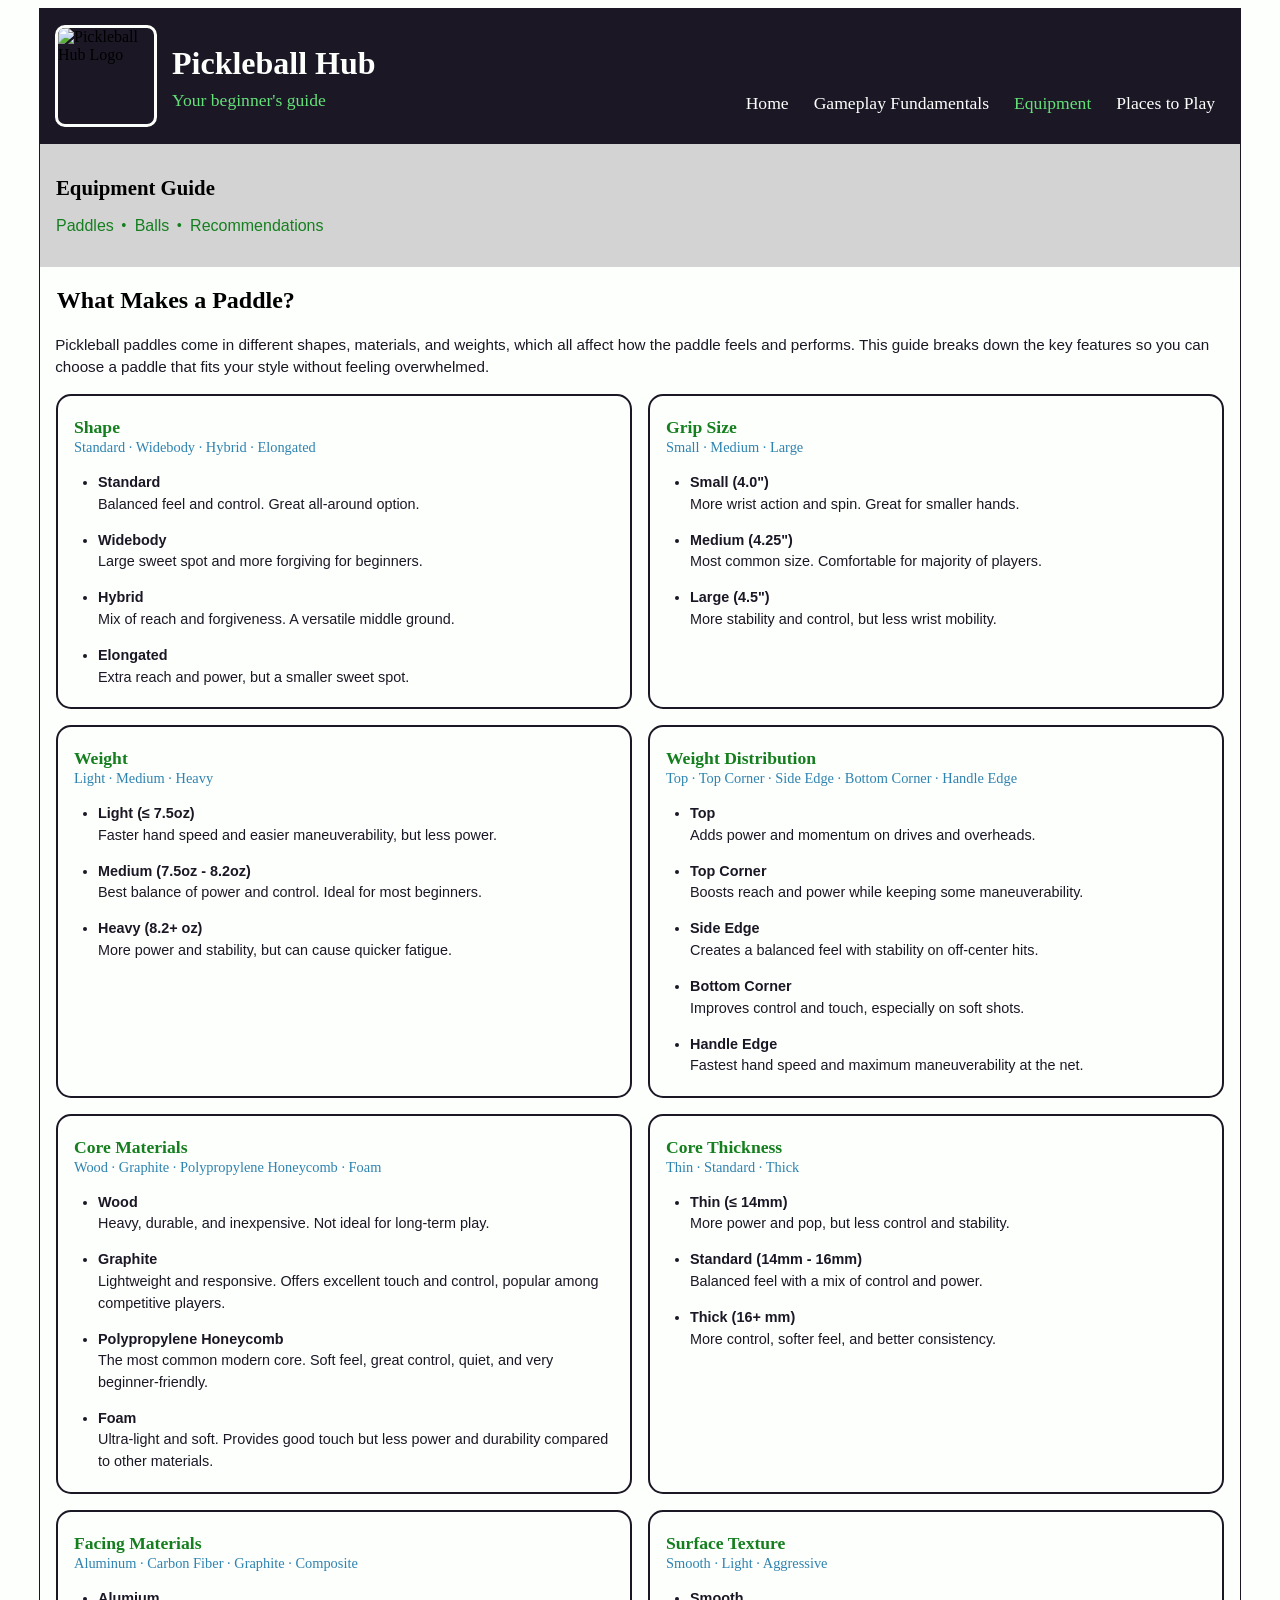
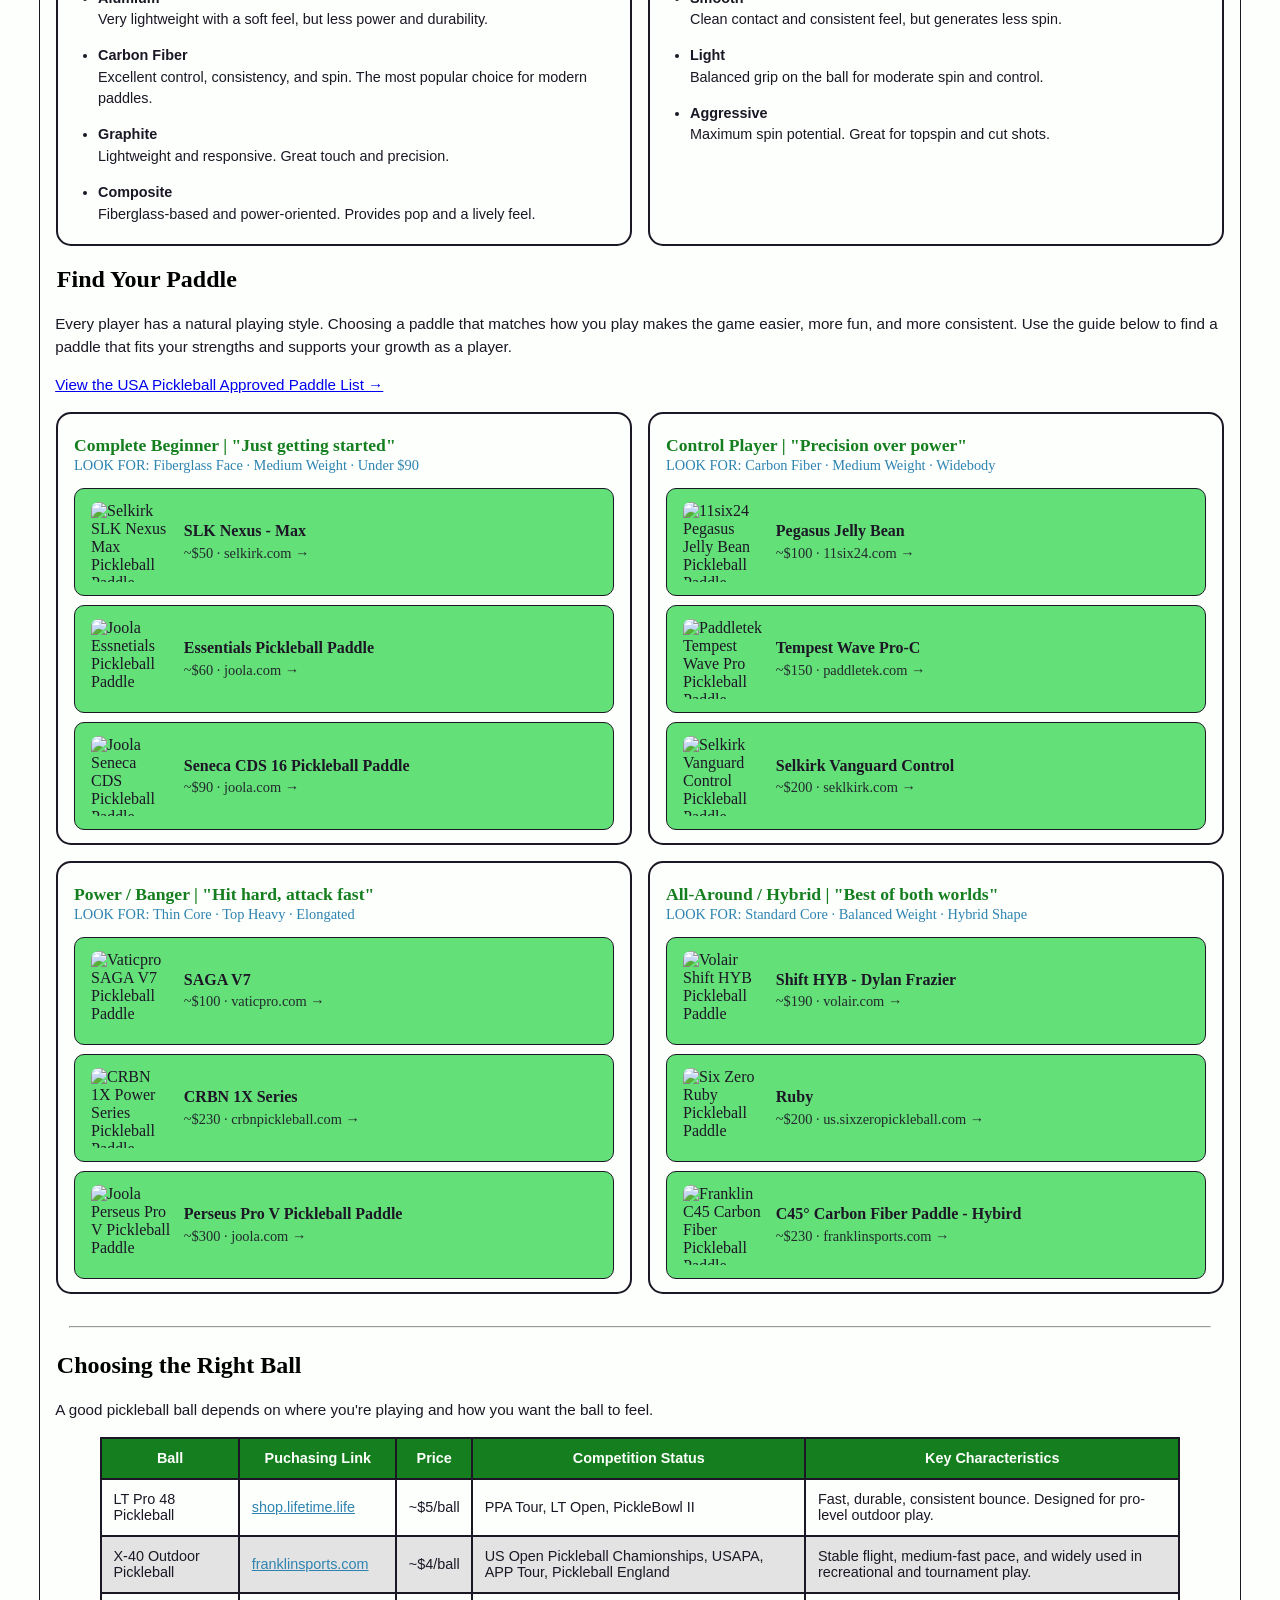
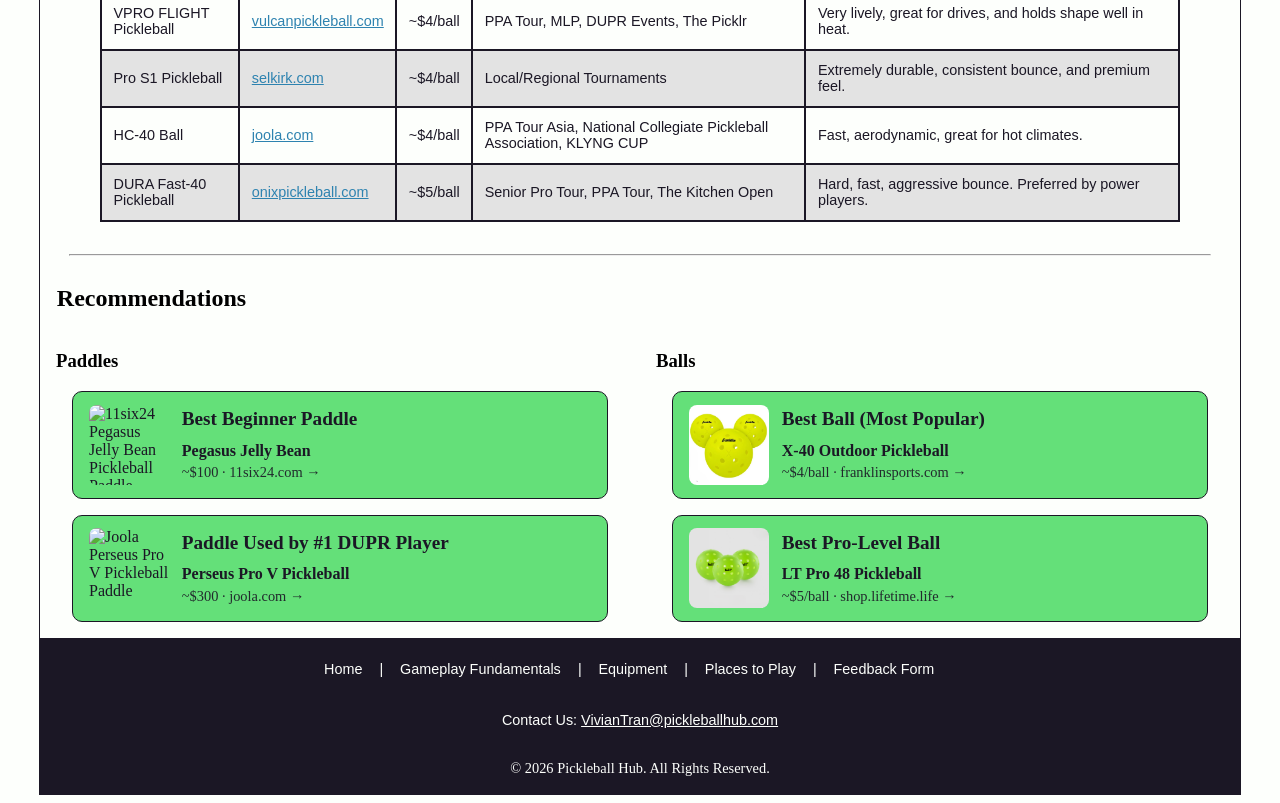
==== commit c0bed34b: "fix capitalization error" ====
--- a/equipment.html
+++ b/equipment.html
@@ -4,6 +4,7 @@
 <head>
     <meta charset="utf-8">
     <meta name="viewport" content="width=device-width, initial-scale=1.0">
+    <meta name="description" content="Guide to choosing the best pickleball equipment, including paddles, balls, and key features for all skill levels.">
 
     <title>Pickleball Hub :: Equipment</title>
     <link rel="stylesheet" href="styles.css">
@@ -43,7 +44,7 @@
         <!-- Hero Section -->
         <section class="hero-wrapper fundamentals-hero">
             <div class="hero">
-            <h2>Equipment Guide</h2>
+                <h2>Equipment Guide</h2>
                 <div class="stats">
                     <div class="stat">
                         <a href="#paddles" class="label">Paddles</a>
@@ -66,7 +67,7 @@
 
             <p class="paddle-description">
                 Pickleball paddles come in different shapes, materials, and weights, which all affect how the paddle feels and performs.
-                This guide breaks down the key features so beginners can choose a paddle that fits their style without feeling overwhelmed.
+                This guide breaks down the key features so you can choose a paddle that fits your style without feeling overwhelmed.
             </p>
 
             <div class="paddle-grid">
@@ -298,7 +299,7 @@
                 <div class="paddle-link-card">
                     <a href="https://www.selkirk.com/products/slk-nexus-max?variant=41556938063974&tw_source=google&tw_adid=776759598915&tw_campaign=23074034822&tw_kwdid=kwd-1968069304511&gad_source=1&gad_campaignid=23074034822&gbraid=0AAAAA-XPu6--tx7ChRC4zIsnLuDodwVqM&gclid=Cj0KCQjw77bPBhC_ARIsAGAjjV8lxzzmoVEsNtho67NzJbXi2QGXpC19A-BAlMwj2_PQjbgKI1g0Z18aAi83EALw_wcB" target="_blank" class="paddle-link">
                         <div class="paddle-link-content">
-                            <img src="media-equipment/slk-nexus-max.png" class="paddle-img">
+                            <img src="media-equipment/slk-nexus-max.png" class="paddle-img" alt="Selkirk SLK Nexus Max Pickleball Paddle">
 
                             <div class="paddle-text">
                                 <span class="paddle-name">SLK Nexus - Max</span>
@@ -311,7 +312,7 @@
                 <div class="paddle-link-card">
                     <a href="https://joola.com/products/essentials-pickleball-paddle?variant=44994611249366" target="_blank" class="paddle-link">
                         <div class="paddle-link-content">
-                            <img src="media-equipment/essentials-pickleball-paddle.png" class="paddle-img">
+                            <img src="media-equipment/essentials-pickleball-paddle.png" class="paddle-img" alt="Joola Essnetials Pickleball Paddle">
 
                             <div class="paddle-text">
                                 <span class="paddle-name">Essentials Pickleball Paddle</span>
@@ -324,7 +325,7 @@
                 <div class="paddle-link-card">
                     <a href="https://joola.com/products/seneca-cds-16-pickleball-paddle?_pos=1&_psq=seneca&_ss=e&_v=1.0" target="_blank" class="paddle-link">
                         <div class="paddle-link-content">
-                            <img src="media-equipment/seneca-cds.png" class="paddle-img">
+                            <img src="media-equipment/seneca-cds.png" class="paddle-img" alt="Joola Seneca CDS Pickleball Paddle">
 
                             <div class="paddle-text">
                                 <span class="paddle-name">Seneca CDS 16 Pickleball Paddle</span>
@@ -342,7 +343,7 @@
                 <div class="paddle-link-card">
                     <a href="https://11six24.com/collections/jelly-bean-pickleball-paddles/products/pegasus-jelly-bean?variant=50851474768175" target="_blank" class="paddle-link">
                         <div class="paddle-link-content">
-                            <img src="media-equipment/pegasus-jelly-bean.png" class="paddle-img">
+                            <img src="media-equipment/pegasus-jelly-bean.png" class="paddle-img" alt="11six24 Pegasus Jelly Bean Pickleball Paddle">
 
                             <div class="paddle-text">
                                 <span class="paddle-name">Pegasus Jelly Bean</span>
@@ -355,7 +356,7 @@
                 <div class="paddle-link-card">
                     <a href="https://www.paddletek.com/products/tempest-wave-pro-c?srsltid=AfmBOorZ4t-qjgWNSK_IQQNHRjo6HeIXSrNNsely8kbGN1B3HFJt34C4" target="_blank" class="paddle-link">
                         <div class="paddle-link-content">
-                            <img src="media-equipment/tempest-wave-pro-c.png" class="paddle-img">
+                            <img src="media-equipment/tempest-wave-pro-c.png" class="paddle-img" alt="Paddletek Tempest Wave Pro Pickleball Paddle">
 
                             <div class="paddle-text">
                                 <span class="paddle-name">Tempest Wave Pro-C</span>
@@ -368,7 +369,7 @@
                 <div class="paddle-link-card">
                     <a href="https://www.selkirk.com/vi/products/vanguard-control?variant=45301362884710" target="_blank" class="paddle-link">
                         <div class="paddle-link-content">
-                            <img src="media-equipment/selkirk-vanguard-control-s2.png" class="paddle-img">
+                            <img src="media-equipment/selkirk-vanguard-control-s2.png" class="paddle-img" alt="Selkirk Vanguard Control Pickleball Paddle">
 
                             <div class="paddle-text">
                                 <span class="paddle-name">Selkirk Vanguard Control</span>
@@ -386,7 +387,7 @@
                 <div class="paddle-link-card">
                     <a href="https://vaticpro.com/products/saga?variant=62511991980191" target="_blank" class="paddle-link">
                         <div class="paddle-link-content">
-                            <img src="media-equipment/selkirk-vanguard-control-s2.png" class="paddle-img">
+                            <img src="media-equipment/saga.png" class="paddle-img" alt="Vaticpro SAGA V7 Pickleball Paddle">
 
                             <div class="paddle-text">
                                 <span class="paddle-name">SAGA V7</span>
@@ -399,7 +400,7 @@
                 <div class="paddle-link-card">
                     <a href="https://crbnpickleball.com/products/crbn-1x-power-series-pickleball-paddle?srsltid=AfmBOoouVm28N43zKbh1iFINrX4_Rf93C1UIIn5FdIJJrkTWJPqZsNxI" target="_blank" class="paddle-link">
                         <div class="paddle-link-content">
-                            <img src="media-equipment/crbn-1x-power-series.png" class="paddle-img">
+                            <img src="media-equipment/crbn-1x-power-series.png" class="paddle-img" alt="CRBN 1X Power Series Pickleball Paddle">
 
                             <div class="paddle-text">
                                 <span class="paddle-name">CRBN 1X Series</span>
@@ -412,7 +413,7 @@
                 <div class="paddle-link-card">
                     <a href="https://joola.com/products/joola-perseus-pro-v-pickleball-paddle-1?variant=47784217313494" target="_blank" class="paddle-link">
                         <div class="paddle-link-content">
-                            <img src="media-equipment/perseus-pro-v.png" class="paddle-img">
+                            <img src="media-equipment/perseus-pro-v.png" class="paddle-img" alt="Joola Perseus Pro V Pickleball Paddle">
 
                             <div class="paddle-text">
                                 <span class="paddle-name">Perseus Pro V Pickleball Paddle</span>
@@ -430,7 +431,7 @@
                 <div class="paddle-link-card">
                     <a href="https://volair.com/products/shift-hyb-pickleball-paddle-14mm?srsltid=AfmBOoo3rGtLqvubvTe1La5bx5NZwirCXpDfRq-l_vD_vtPypzyeOBhF" target="_blank" class="paddle-link">
                         <div class="paddle-link-content">
-                            <img src="media-equipment/shift-hyb.png" class="paddle-img">
+                            <img src="media-equipment/shift-hyb.png" class="paddle-img" alt="Volair Shift HYB Pickleball Paddle">
 
                             <div class="paddle-text">
                                 <span class="paddle-name">Shift HYB - Dylan Frazier</span>
@@ -443,7 +444,7 @@
                 <div class="paddle-link-card">
                     <a href="https://us.sixzeropickleball.com/products/ruby?_pos=1&_psq=ruby&_ss=e&_v=1.0" target="_blank" class="paddle-link">
                         <div class="paddle-link-content">
-                            <img src="media-equipment/ruby.png" class="paddle-img">
+                            <img src="media-equipment/ruby.png" class="paddle-img" alt="Six Zero Ruby Pickleball Paddle">
 
                             <div class="paddle-text">
                                 <span class="paddle-name">Ruby</span>
@@ -456,7 +457,7 @@
                 <div class="paddle-link-card">
                     <a href="https://franklinsports.com/c45-carbon?srsltid=AfmBOoof4qTPcuHjXmJbDMIrEYAaM0iuuvkicyfuNHZSsT44TgxLH0XV" target="_blank" class="paddle-link">
                         <div class="paddle-link-content">
-                            <img src="media-equipment/c45-carbon-fiber.png" class="paddle-img">
+                            <img src="media-equipment/c45-carbon-fiber.png" class="paddle-img" alt="Franklin C45 Carbon Fiber Pickleball Paddle">
 
                             <div class="paddle-text">
                                 <span class="paddle-name">C45&deg; Carbon Fiber Paddle - Hybird</span>
@@ -520,7 +521,7 @@
                         <td class="ball-price-col">~$4/ball</td>
                         <td class="ball-status-col">Local/Regional Tournaments</td>
                         <td>Extremely durable, consistent bounce, and premium feel.</td>
-                    </tr>"
+                    </tr>
 
                     <tr>
                         <td>HC-40 Ball</td>
@@ -552,7 +553,7 @@
                 <div class="recommendation-link-card">
                     <a href="https://11six24.com/collections/jelly-bean-pickleball-paddles/products/pegasus-jelly-bean?variant=50851474768175" target="_blank" class="paddle-link">
                         <div class="paddle-link-content">
-                            <img src="media-equipment/pegasus-jelly-bean.png" class="paddle-img">
+                            <img src="media-equipment/pegasus-jelly-bean.png" class="paddle-img" alt="11six24 Pegasus Jelly Bean Pickleball Paddle">
 
                             <div class="paddle-text">
                                 <span class="paddle-title">Best Beginner Paddle</span>
@@ -566,7 +567,7 @@
                 <div class="recommendation-link-card">
                     <a href="https://joola.com/products/joola-perseus-pro-v-pickleball-paddle-1?variant=47784217346262" target="_blank" class="paddle-link">
                         <div class="paddle-link-content">
-                            <img src="media-equipment/perseus-pro-v.png" class="paddle-img">
+                            <img src="media-equipment/perseus-pro-v.png" class="paddle-img" alt="Joola Perseus Pro V Pickleball Paddle">
 
                             <div class="paddle-text">
                                 <span class="paddle-title">Paddle Used by #1 DUPR Player</span>
@@ -583,11 +584,11 @@
                 <div class="recommendation-link-card">
                     <a href="https://franklinsports.com/x-40-outdoor-pickleball-packs?srsltid=AfmBOoqPrhIwRVsDwnQc70Go5XwvbiQ2ZRIcCqigbwjKjQyoqdX6942y" target="_blank" class="balls-link">
                         <div class="balls-link-content">
-                            <img src="media-equipment/x40-outdoor-pickleball.png" class="balls-img">
+                            <img src="media-equipment/x40-outdoor-pickleball.png" class="balls-img" alt="Franklin X40 Outdoor Pickeballs">
 
                             <div class="balls-text">
                                 <span class="balls-title">Best Ball (Most Popular)</span>
-                                <span class="balls-name">X-40 OUtdoor Pickleball</span>
+                                <span class="balls-name">X-40 Outdoor Pickleball</span>
                                 <span class="balls-price"> ~$4/ball · franklinsports.com →</span>
                             </div>
                         </div>
@@ -597,7 +598,7 @@
                 <div class="recommendation-link-card">
                     <a href="https://shop.lifetime.life/lt-pro-48-pickleball" target="_blank" class="balls-link">
                         <div class="balls-link-content">
-                            <img src="media-equipment/lt-pro-48.png" class="balls-img">
+                            <img src="media-equipment/lt-pro-48.png" class="balls-img" alt="Lifetime LT Pro 48 Pickleballs">
 
                             <div class="balls-text">
                                 <span class="balls-title">Best Pro-Level Ball</span>
@@ -637,29 +638,29 @@
             </p>
         </footer>
     </div>
-</body>
-
-<!-- Javascript for Navigation -->
-<script>
-    const menuButton = document.querySelector('.menu-toggle');
-    const navLinks = document.querySelector('.nav-links');
-    menuButton.addEventListener('click', () => {
-        navLinks.classList.toggle('open');
-    });
-
-    // Close dropdown when clicking outside
-    document.addEventListener('click', (event) => {
-        if (!menuButton.contains(event.target) && !navLinks.contains(event.target)) {
-            navLinks.classList.remove('open');
-        }
-    });
-
-    // Highlight current page link
-    const currentPage = window.location.pathname.split('/').pop();
-    const navItems = document.querySelectorAll('.nav-links li a');
-    navItems.forEach(item => {
-        if (item.getAttribute('href') === currentPage) {
-            item.classList.add('active');
-        }
-    });
-</script>+
+    <!-- Javascript for Navigation -->
+    <script>
+        const menuButton = document.querySelector('.menu-toggle');
+        const navLinks = document.querySelector('.nav-links');
+        menuButton.addEventListener('click', () => {
+            navLinks.classList.toggle('open');
+        });
+
+        // Close dropdown when clicking outside
+        document.addEventListener('click', (event) => {
+            if (!menuButton.contains(event.target) && !navLinks.contains(event.target)) {
+                navLinks.classList.remove('open');
+            }
+        });
+
+        // Highlight current page link
+        const currentPage = window.location.pathname.split('/').pop();
+        const navItems = document.querySelectorAll('.nav-links li a');
+        navItems.forEach(item => {
+            if (item.getAttribute('href') === currentPage) {
+                item.classList.add('active');
+            }
+        });
+    </script>
+</body>
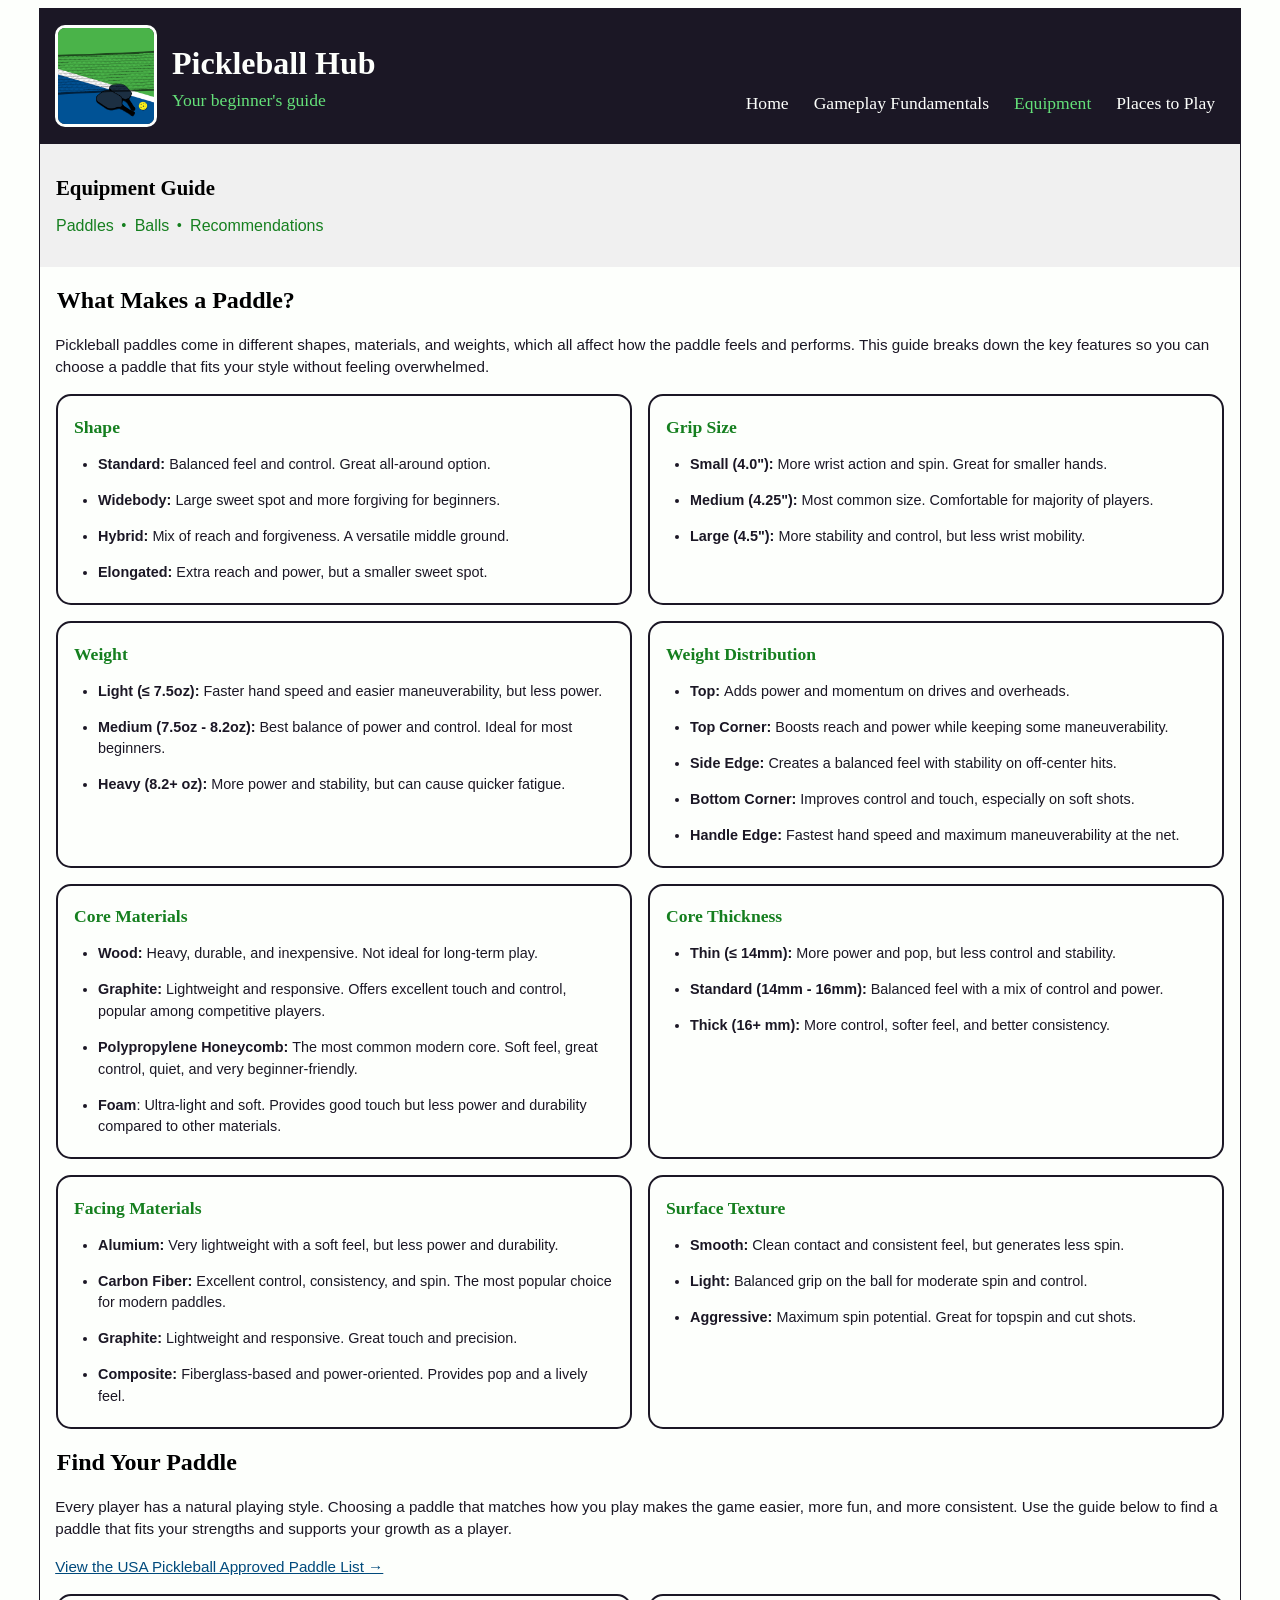
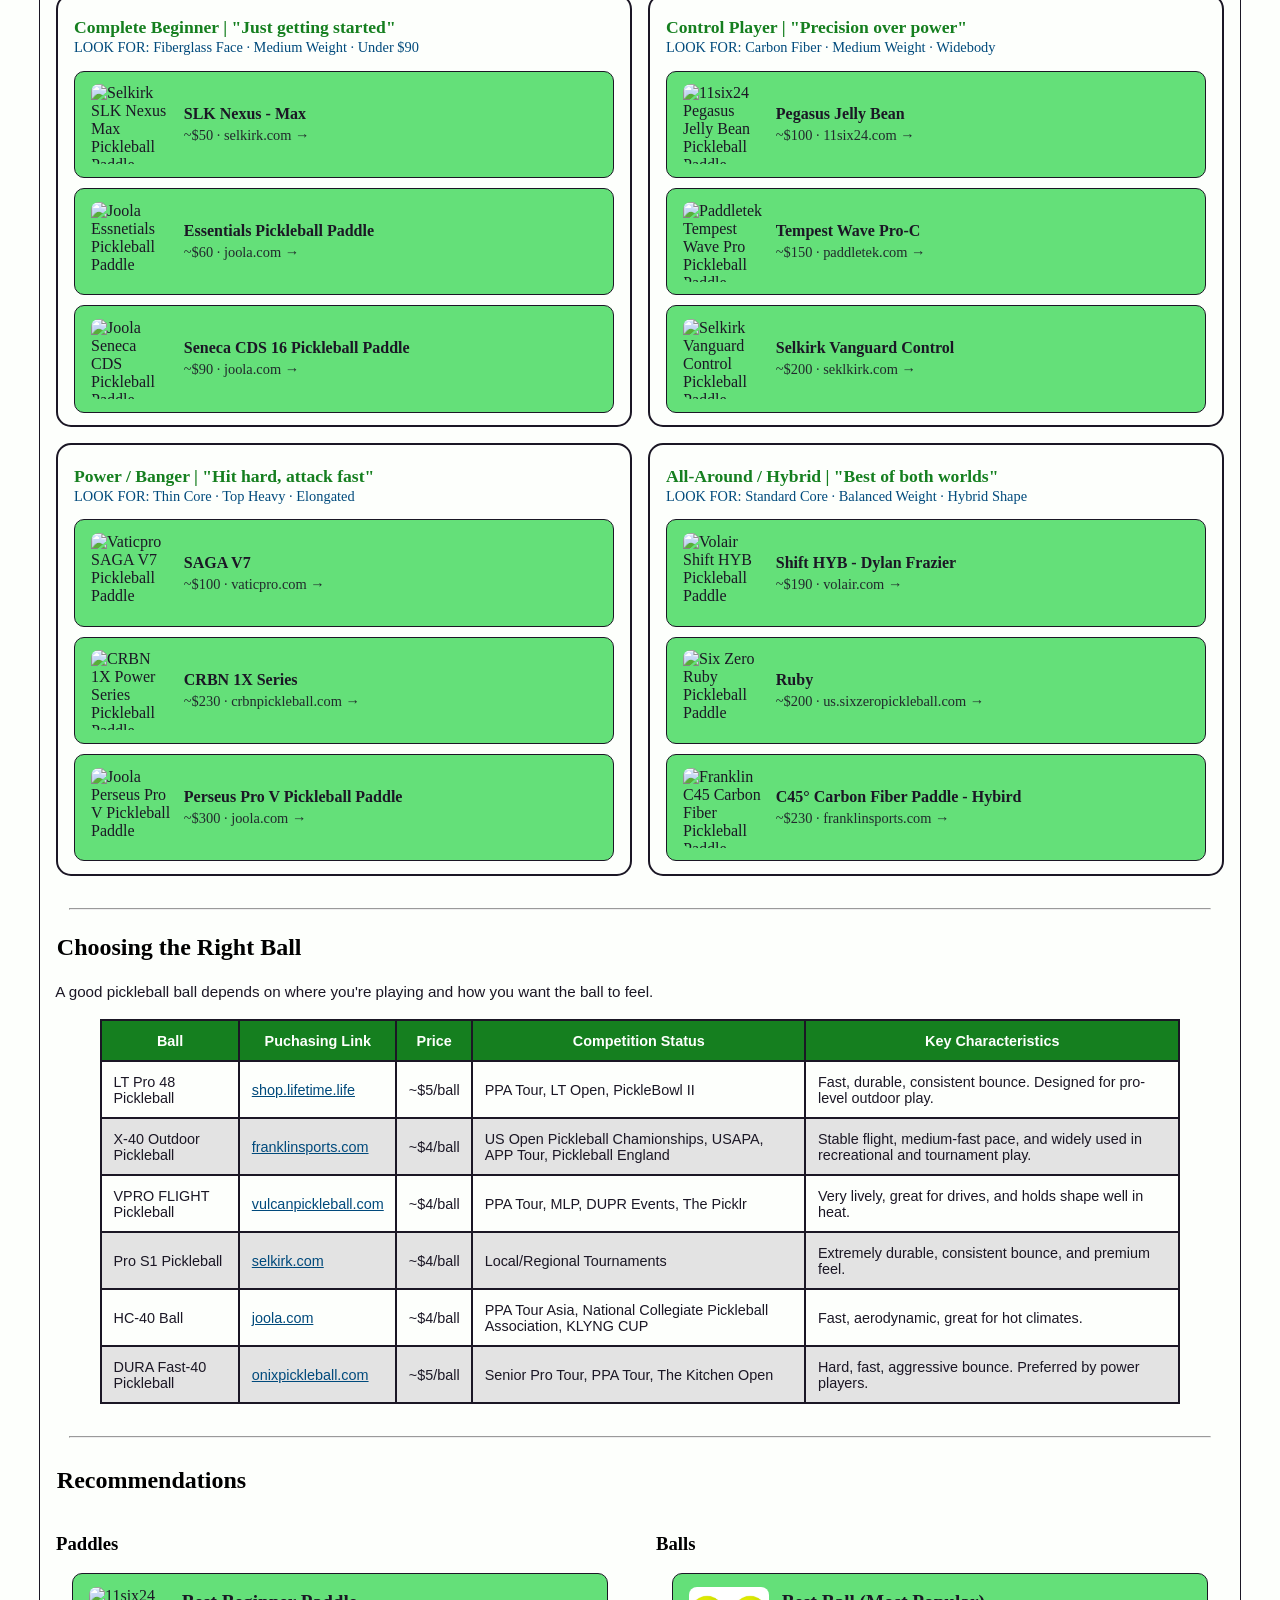
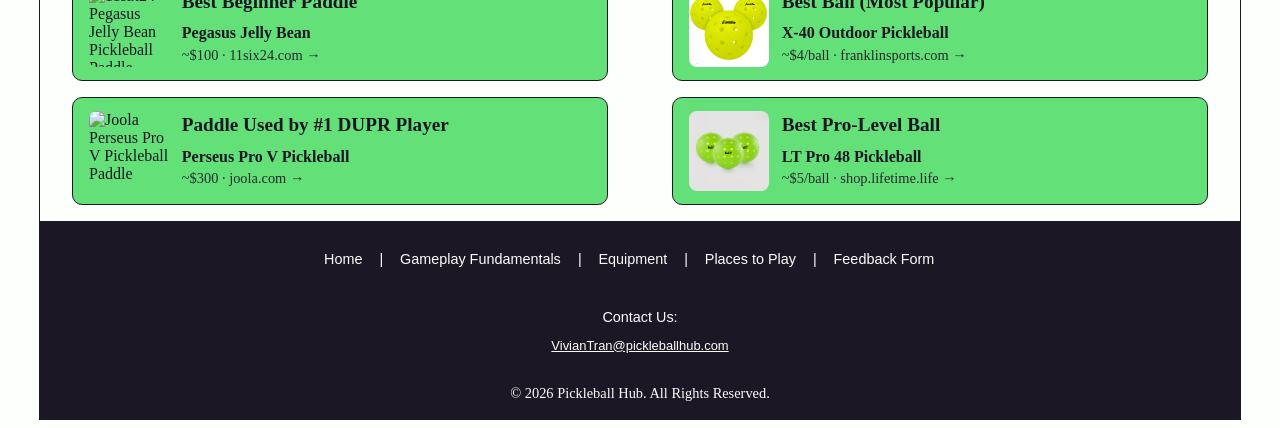
==== commit bcfe0cad: "increase lighthouse percentage for equipment" ====
--- a/equipment.html
+++ b/equipment.html
@@ -15,14 +15,14 @@
         <!-- Header -->
         <header class="header">
             <div class="header-content">
-                <div class="left-group">
+                <a href="index.html" class="left-group home-link">
                     <img src="media-home/logo.png" alt="Pickleball Hub Logo" class="logo">
 
                     <div class="title-group">
                         <h1>Pickleball Hub</h1>
                         <p class="tagline">Your beginner's guide</p>
                     </div>
-                </div>
+                </a>
 
                 <button class="menu-toggle">
                     <img src="media-home/bars-solid.png" alt="Menu Bar">
@@ -41,575 +41,569 @@
             </nav>
         </header>
 
-        <!-- Hero Section -->
-        <section class="hero-wrapper fundamentals-hero">
-            <div class="hero">
-                <h2>Equipment Guide</h2>
-                <div class="stats">
-                    <div class="stat">
-                        <a href="#paddles" class="label">Paddles</a>
-                    </div>
-
-                    <div class="stat">
-                        <a href="#balls" class="label">Balls</a>
-                    </div>
-
-                    <div class="stat">
-                        <a href="#reccommendations" class="label">Recommendations</a>
+        <main>
+            <!-- Hero Section -->
+            <section class="hero-wrapper fundamentals-hero">
+                <div class="hero">
+                    <h2>Equipment Guide</h2>
+                    <div class="stats">
+                        <div class="stat">
+                            <a href="#paddles" class="label">Paddles</a>
+                        </div>
+
+                        <div class="stat">
+                            <a href="#balls" class="label">Balls</a>
+                        </div>
+
+                        <div class="stat">
+                            <a href="#reccommendations" class="label">Recommendations</a>
+                        </div>
+                    </div>
+                </div>
+            </section>
+
+            <!-- Paddles 1 Section -->
+            <section class="paddle-section">
+                <h2 id="paddles" class="learn-title">What Makes a Paddle?</h2>
+
+                <p class="paddle-description">
+                    Pickleball paddles come in different shapes, materials, and weights, which all affect how the paddle feels and performs.
+                    This guide breaks down the key features so you can choose a paddle that fits your style without feeling overwhelmed.
+                </p>
+
+                <div class="paddle-grid">
+                    <div class="paddle-card">
+                        <h3>Shape</h3>
+
+                        <ul class="paddle-bullets">
+                            <li>
+                                <strong>Standard:</strong>
+                                Balanced feel and control. Great all-around option.
+                            </li>
+
+                            <li>
+                                <strong>Widebody: </strong>
+                                Large sweet spot and more forgiving for beginners.
+                            </li>
+
+                            <li>
+                                <strong>Hybrid: </strong>
+                                Mix of reach and forgiveness. A versatile middle ground.
+                            </li>
+
+                            <li>
+                                <strong>Elongated: </strong>
+                                Extra reach and power, but a smaller sweet spot.
+                            </li>
+                        </ul>
+                    </div>
+
+                    <div class="paddle-card">
+                        <h3>Grip Size</h3>
+
+                        <ul class="paddle-bullets">
+                            <li>
+                                <strong>Small (4.0"): </strong>
+                                More wrist action and spin. Great for smaller hands.
+                            </li>
+
+                            <li>
+                                <strong>Medium (4.25"): </strong>
+                                Most common size. Comfortable for majority of players.
+                            </li>
+
+                            <li>
+                                <strong>Large (4.5"): </strong>
+                                More stability and control, but less wrist mobility.
+                            </li>
+                        </ul>
+                    </div>
+
+                    <div class="paddle-card">
+                        <h3>Weight</h3>
+
+                        <ul class="paddle-bullets">
+                            <li>
+                                <strong>Light (&le; 7.5oz): </strong>
+                                Faster hand speed and easier maneuverability, but less power.
+                            </li>
+
+                            <li>
+                                <strong>Medium (7.5oz - 8.2oz): </strong>
+                                Best balance of power and control. Ideal for most beginners.
+                            </li>
+
+                            <li>
+                                <strong>Heavy (8.2+ oz): </strong>
+                                More power and stability, but can cause quicker fatigue.
+                            </li>
+                        </ul>
+                    </div>
+
+                    <div class="paddle-card">
+                        <h3>Weight Distribution</h3>
+
+                        <ul class="paddle-bullets">
+                            <li>
+                                <strong>Top: </strong>
+                                Adds power and momentum on drives and overheads.
+                            </li>
+
+                            <li>
+                                <strong>Top Corner: </strong>
+                                Boosts reach and power while keeping some maneuverability.
+                            </li>
+
+                            <li>
+                                <strong>Side Edge: </strong>
+                                Creates a balanced feel with stability on off-center hits.
+                            </li>
+
+                            <li>
+                                <strong>Bottom Corner: </strong>
+                                Improves control and touch, especially on soft shots.
+                            </li>
+
+                            <li>
+                                <strong>Handle Edge: </strong>
+                                Fastest hand speed and maximum maneuverability at the net.
+                            </li>
+                        </ul>
+                    </div>
+
+                    <div class="paddle-card">
+                        <h3>Core Materials</h3>
+
+                        <ul class="paddle-bullets">
+                            <li>
+                                <strong>Wood: </strong>
+                                Heavy, durable, and inexpensive. Not ideal for long-term play.
+                            </li>
+
+                            <li>
+                                <strong>Graphite: </strong>
+                                Lightweight and responsive. Offers excellent touch and control, popular among competitive players.
+                            </li>
+
+                            <li>
+                                <strong>Polypropylene Honeycomb: </strong>
+                                The most common modern core. Soft feel, great control, quiet, and very beginner-friendly.
+                            </li>
+
+                            <li>
+                                <strong>Foam</strong>:
+                                Ultra-light and soft. Provides good touch but less power and durability compared to other materials.
+                            </li>
+                        </ul>
+                    </div>
+
+                    <div class="paddle-card">
+                        <h3>Core Thickness</h3>
+
+                        <ul class="paddle-bullets">
+                            <li>
+                                <strong>Thin (&le; 14mm): </strong>
+                                More power and pop, but less control and stability.
+                            </li>
+
+                            <li>
+                                <strong>Standard (14mm - 16mm): </strong>
+                                Balanced feel with a mix of control and power.
+                            </li>
+
+                            <li>
+                                <strong>Thick (16+ mm): </strong>
+                                More control, softer feel, and better consistency.
+                            </li>
+                        </ul>
+                    </div>
+
+                    <div class="paddle-card">
+                        <h3>Facing Materials</h3>
+
+                        <ul class="paddle-bullets">
+                            <li>
+                                <strong>Alumium: </strong>
+                                Very lightweight with a soft feel, but less power and durability.
+                            </li>
+
+                            <li>
+                                <strong>Carbon Fiber: </strong>
+                                Excellent control, consistency, and spin. The most popular choice for modern paddles.
+                            </li>
+
+                            <li>
+                                <strong>Graphite: </strong>
+                                Lightweight and responsive. Great touch and precision.
+                            </li>
+
+                            <li>
+                                <strong>Composite: </strong>
+                                Fiberglass-based and power-oriented. Provides pop and a lively feel.
+                            </li>
+                        </ul>
+                    </div>
+
+                    <div class="paddle-card">
+                        <h3>Surface Texture</h3>
+
+                        <ul class="paddle-bullets">
+                            <li>
+                                <strong>Smooth: </strong>
+                                Clean contact and consistent feel, but generates less spin.
+                            </li>
+
+                            <li>
+                                <strong>Light: </strong>
+                                Balanced grip on the ball for moderate spin and control.
+                            </li>
+
+                            <li>
+                                <strong>Aggressive: </strong>
+                                Maximum spin potential. Great for topspin and cut shots.
+                            </li>
+                        </ul>
+                    </div>
+                </div>
+            </section>
+
+            <!-- Paddles 2 Section -->
+            <section class="find-your-paddle-section">
+                <h2 class="learn-title">Find Your Paddle</h2>
+
+                <p class="paddle-description">
+                    Every player has a natural playing style. Choosing a paddle that matches how you play makes the game easier, 
+                    more fun, and more consistent. Use the guide below to find a paddle that fits your strengths and supports your 
+                    growth as a player.
+                </p>
+
+                <p class="approved-link">
+                    <a href="https://equipment.usapickleball.org/paddle-list/" target="_blank">
+                        View the USA Pickleball Approved Paddle List →
+                    </a>
+                </p>
+            </section>
+
+            <div class="find-grid">
+                <div class="find-card">
+                    <h3>Complete Beginner | "Just getting started"</h3>
+                    <p class="find-tagline">LOOK FOR: Fiberglass Face · Medium Weight · Under $90</p>
+
+                    <div class="paddle-link-card">
+                        <a href="https://www.selkirk.com/products/slk-nexus-max?variant=41556938063974&tw_source=google&tw_adid=776759598915&tw_campaign=23074034822&tw_kwdid=kwd-1968069304511&gad_source=1&gad_campaignid=23074034822&gbraid=0AAAAA-XPu6--tx7ChRC4zIsnLuDodwVqM&gclid=Cj0KCQjw77bPBhC_ARIsAGAjjV8lxzzmoVEsNtho67NzJbXi2QGXpC19A-BAlMwj2_PQjbgKI1g0Z18aAi83EALw_wcB" target="_blank" class="paddle-link">
+                            <div class="paddle-link-content">
+                                <img src="media-equipment/slk-nexus-max.png" class="paddle-img" alt="Selkirk SLK Nexus Max Pickleball Paddle" width="80" height="80" loading="lazy">
+
+                                <div class="paddle-text">
+                                    <span class="paddle-name">SLK Nexus - Max</span>
+                                    <span class="paddle-price"> ~$50 · selkirk.com →</span>
+                                </div>
+                            </div>
+                        </a>
+                    </div>
+
+                    <div class="paddle-link-card">
+                        <a href="https://joola.com/products/essentials-pickleball-paddle?variant=44994611249366" target="_blank" class="paddle-link">
+                            <div class="paddle-link-content">
+                                <img src="media-equipment/essentials-pickleball-paddle.png" class="paddle-img" alt="Joola Essnetials Pickleball Paddle" width="80" height="80" loading="lazy">
+
+                                <div class="paddle-text">
+                                    <span class="paddle-name">Essentials Pickleball Paddle</span>
+                                    <span class="paddle-price"> ~$60 · joola.com →</span>
+                                </div>
+                            </div>
+                        </a>
+                    </div>
+
+                    <div class="paddle-link-card">
+                        <a href="https://joola.com/products/seneca-cds-16-pickleball-paddle?_pos=1&_psq=seneca&_ss=e&_v=1.0" target="_blank" class="paddle-link">
+                            <div class="paddle-link-content">
+                                <img src="media-equipment/seneca-cds.png" class="paddle-img" alt="Joola Seneca CDS Pickleball Paddle" width="80" height="80" loading="lazy">
+
+                                <div class="paddle-text">
+                                    <span class="paddle-name">Seneca CDS 16 Pickleball Paddle</span>
+                                    <span class="paddle-price"> ~$90 · joola.com →</span>
+                                </div>
+                            </div>
+                        </a>
+                    </div>
+                </div>
+
+                <div class="find-card">
+                    <h3>Control Player | "Precision over power"</h3>
+                    <p class="find-tagline">LOOK FOR: Carbon Fiber · Medium Weight · Widebody</p>
+
+                    <div class="paddle-link-card">
+                        <a href="https://11six24.com/collections/jelly-bean-pickleball-paddles/products/pegasus-jelly-bean?variant=50851474768175" target="_blank" class="paddle-link">
+                            <div class="paddle-link-content">
+                                <img src="media-equipment/pegasus-jelly-bean.png" class="paddle-img" alt="11six24 Pegasus Jelly Bean Pickleball Paddle" width="80" height="80" loading="lazy">
+
+                                <div class="paddle-text">
+                                    <span class="paddle-name">Pegasus Jelly Bean</span>
+                                    <span class="paddle-price"> ~$100 · 11six24.com →</span>
+                                </div>
+                            </div>
+                        </a>
+                    </div>
+
+                    <div class="paddle-link-card">
+                        <a href="https://www.paddletek.com/products/tempest-wave-pro-c?srsltid=AfmBOorZ4t-qjgWNSK_IQQNHRjo6HeIXSrNNsely8kbGN1B3HFJt34C4" target="_blank" class="paddle-link">
+                            <div class="paddle-link-content">
+                                <img src="media-equipment/tempest-wave-pro-c.png" class="paddle-img" alt="Paddletek Tempest Wave Pro Pickleball Paddle" width="80" height="80" loading="lazy">
+
+                                <div class="paddle-text">
+                                    <span class="paddle-name">Tempest Wave Pro-C</span>
+                                    <span class="paddle-price"> ~$150 · paddletek.com →</span>
+                                </div>
+                            </div>
+                        </a>
+                    </div>
+
+                    <div class="paddle-link-card">
+                        <a href="https://www.selkirk.com/vi/products/vanguard-control?variant=45301362884710" target="_blank" class="paddle-link">
+                            <div class="paddle-link-content">
+                                <img src="media-equipment/selkirk-vanguard-control-s2.png" class="paddle-img" alt="Selkirk Vanguard Control Pickleball Paddle" width="80" height="80" loading="lazy">
+
+                                <div class="paddle-text">
+                                    <span class="paddle-name">Selkirk Vanguard Control</span>
+                                    <span class="paddle-price"> ~$200 · seklkirk.com →</span>
+                                </div>
+                            </div>
+                        </a>
+                    </div>
+                </div>
+
+                <div class="find-card">
+                    <h3>Power / Banger | "Hit hard, attack fast"</h3>
+                    <p class="find-tagline">LOOK FOR: Thin Core · Top Heavy · Elongated</p>
+
+                    <div class="paddle-link-card">
+                        <a href="https://vaticpro.com/products/saga?variant=62511991980191" target="_blank" class="paddle-link">
+                            <div class="paddle-link-content">
+                                <img src="media-equipment/saga.png" class="paddle-img" alt="Vaticpro SAGA V7 Pickleball Paddle" width="80" height="80" loading="lazy">
+
+                                <div class="paddle-text">
+                                    <span class="paddle-name">SAGA V7</span>
+                                    <span class="paddle-price"> ~$100 · vaticpro.com →</span>
+                                </div>
+                            </div>
+                        </a>
+                    </div>
+
+                    <div class="paddle-link-card">
+                        <a href="https://crbnpickleball.com/products/crbn-1x-power-series-pickleball-paddle?srsltid=AfmBOoouVm28N43zKbh1iFINrX4_Rf93C1UIIn5FdIJJrkTWJPqZsNxI" target="_blank" class="paddle-link">
+                            <div class="paddle-link-content">
+                                <img src="media-equipment/crbn-1x-power-series.png" class="paddle-img" alt="CRBN 1X Power Series Pickleball Paddle" width="80" height="80" loading="lazy">
+
+                                <div class="paddle-text">
+                                    <span class="paddle-name">CRBN 1X Series</span>
+                                    <span class="paddle-price"> ~$230 · crbnpickleball.com →</span>
+                                </div>
+                            </div>
+                        </a>
+                    </div>
+
+                    <div class="paddle-link-card">
+                        <a href="https://joola.com/products/joola-perseus-pro-v-pickleball-paddle-1?variant=47784217313494" target="_blank" class="paddle-link">
+                            <div class="paddle-link-content">
+                                <img src="media-equipment/perseus-pro-v.png" class="paddle-img" alt="Joola Perseus Pro V Pickleball Paddle" width="80" height="80" loading="lazy">
+
+                                <div class="paddle-text">
+                                    <span class="paddle-name">Perseus Pro V Pickleball Paddle</span>
+                                    <span class="paddle-price"> ~$300 · joola.com →</span>
+                                </div>
+                            </div>
+                        </a>
+                    </div>
+                </div>
+
+                <div class="find-card">
+                    <h3>All-Around / Hybrid | "Best of both worlds"</h3>
+                    <p class="find-tagline">LOOK FOR: Standard Core · Balanced Weight · Hybrid Shape</p>
+
+                    <div class="paddle-link-card">
+                        <a href="https://volair.com/products/shift-hyb-pickleball-paddle-14mm?srsltid=AfmBOoo3rGtLqvubvTe1La5bx5NZwirCXpDfRq-l_vD_vtPypzyeOBhF" target="_blank" class="paddle-link">
+                            <div class="paddle-link-content">
+                                <img src="media-equipment/shift-hyb.png" class="paddle-img" alt="Volair Shift HYB Pickleball Paddle" width="80" height="80" loading="lazy">
+
+                                <div class="paddle-text">
+                                    <span class="paddle-name">Shift HYB - Dylan Frazier</span>
+                                    <span class="paddle-price"> ~$190 · volair.com →</span>
+                                </div>
+                            </div>
+                        </a>
+                    </div>
+
+                    <div class="paddle-link-card">
+                        <a href="https://us.sixzeropickleball.com/products/ruby?_pos=1&_psq=ruby&_ss=e&_v=1.0" target="_blank" class="paddle-link">
+                            <div class="paddle-link-content">
+                                <img src="media-equipment/ruby.png" class="paddle-img" alt="Six Zero Ruby Pickleball Paddle" width="80" height="80" loading="lazy">
+
+                                <div class="paddle-text">
+                                    <span class="paddle-name">Ruby</span>
+                                    <span class="paddle-price"> ~$200 · us.sixzeropickleball.com →</span>
+                                </div>
+                            </div>
+                        </a>
+                    </div>
+
+                    <div class="paddle-link-card">
+                        <a href="https://franklinsports.com/c45-carbon?srsltid=AfmBOoof4qTPcuHjXmJbDMIrEYAaM0iuuvkicyfuNHZSsT44TgxLH0XV" target="_blank" class="paddle-link">
+                            <div class="paddle-link-content">
+                                <img src="media-equipment/c45-carbon-fiber.png" class="paddle-img" alt="Franklin C45 Carbon Fiber Pickleball Paddle" width="80" height="80" loading="lazy">
+
+                                <div class="paddle-text">
+                                    <span class="paddle-name">C45&deg; Carbon Fiber Paddle - Hybird</span>
+                                    <span class="paddle-price"> ~$230 · franklinsports.com →</span>
+                                </div>
+                            </div>
+                        </a>
                     </div>
                 </div>
             </div>
-        </section>
-
-        <!-- Paddles 1 Section -->
-        <section class="paddle-section">
-            <h2 id="paddles" class="learn-title">What Makes a Paddle?</h2>
-
-            <p class="paddle-description">
-                Pickleball paddles come in different shapes, materials, and weights, which all affect how the paddle feels and performs.
-                This guide breaks down the key features so you can choose a paddle that fits your style without feeling overwhelmed.
-            </p>
-
-            <div class="paddle-grid">
-                <div class="paddle-card">
-                    <h3>Shape</h3>
-                    <p class="paddle-options">Standard · Widebody · Hybrid · Elongated</p>
-
-                    <ul class="paddle-bullets">
-                        <li>
-                            <strong>Standard</strong><br>
-                            Balanced feel and control. Great all-around option.
-                        </li>
-
-                        <li>
-                            <strong>Widebody</strong><br>
-                            Large sweet spot and more forgiving for beginners.
-                        </li>
-
-                        <li>
-                            <strong>Hybrid</strong><br>
-                            Mix of reach and forgiveness. A versatile middle ground.
-                        </li>
-
-                        <li>
-                            <strong>Elongated</strong><br>
-                            Extra reach and power, but a smaller sweet spot.
-                        </li>
-                    </ul>
-                </div>
-
-                <div class="paddle-card">
-                    <h3>Grip Size</h3>
-                    <p class="paddle-options">Small · Medium · Large</p>
-
-                    <ul class="paddle-bullets">
-                        <li>
-                            <strong>Small (4.0")</strong><br>
-                            More wrist action and spin. Great for smaller hands.
-                        </li>
-
-                        <li>
-                            <strong>Medium (4.25")</strong><br>
-                            Most common size. Comfortable for majority of players.
-                        </li>
-
-                        <li>
-                            <strong>Large (4.5")</strong><br>
-                            More stability and control, but less wrist mobility.
-                        </li>
-                    </ul>
-                </div>
-
-                <div class="paddle-card">
-                    <h3>Weight</h3>
-                    <p class="paddle-options">Light · Medium · Heavy</p>
-
-                    <ul class="paddle-bullets">
-                        <li>
-                            <strong>Light (&le; 7.5oz)</strong><br>
-                            Faster hand speed and easier maneuverability, but less power.
-                        </li>
-
-                        <li>
-                            <strong>Medium (7.5oz - 8.2oz)</strong><br>
-                            Best balance of power and control. Ideal for most beginners.
-                        </li>
-
-                        <li>
-                            <strong>Heavy (8.2+ oz)</strong><br>
-                            More power and stability, but can cause quicker fatigue.
-                        </li>
-                    </ul>
-                </div>
-
-                <div class="paddle-card">
-                    <h3>Weight Distribution</h3>
-                    <p class="paddle-options">Top · Top Corner · Side Edge · Bottom Corner · Handle Edge</p>
-
-                    <ul class="paddle-bullets">
-                        <li>
-                            <strong>Top</strong><br>
-                            Adds power and momentum on drives and overheads.
-                        </li>
-
-                        <li>
-                            <strong>Top Corner</strong><br>
-                            Boosts reach and power while keeping some maneuverability.
-                        </li>
-
-                        <li>
-                            <strong>Side Edge</strong><br>
-                            Creates a balanced feel with stability on off-center hits.
-                        </li>
-
-                        <li>
-                            <strong>Bottom Corner</strong><br>
-                            Improves control and touch, especially on soft shots.
-                        </li>
-
-                        <li>
-                            <strong>Handle Edge</strong><br>
-                            Fastest hand speed and maximum maneuverability at the net.
-                        </li>
-                    </ul>
-                </div>
-
-                <div class="paddle-card">
-                    <h3>Core Materials</h3>
-                    <p class="paddle-options">Wood · Graphite · Polypropylene Honeycomb · Foam</p>
-
-                    <ul class="paddle-bullets">
-                        <li>
-                            <strong>Wood</strong><br>
-                            Heavy, durable, and inexpensive. Not ideal for long-term play.
-                        </li>
-
-                        <li>
-                            <strong>Graphite</strong><br>
-                            Lightweight and responsive. Offers excellent touch and control, popular among competitive players.
-                        </li>
-
-                        <li>
-                            <strong>Polypropylene Honeycomb</strong><br>
-                            The most common modern core. Soft feel, great control, quiet, and very beginner-friendly.
-                        </li>
-
-                        <li>
-                            <strong>Foam</strong><br>
-                            Ultra-light and soft. Provides good touch but less power and durability compared to other materials.
-                        </li>
-                    </ul>
-                </div>
-
-                <div class="paddle-card">
-                    <h3>Core Thickness</h3>
-                    <p class="paddle-options">Thin · Standard · Thick</p>
-
-                    <ul class="paddle-bullets">
-                        <li>
-                            <strong>Thin (&le; 14mm)</strong><br>
-                            More power and pop, but less control and stability.
-                        </li>
-
-                        <li>
-                            <strong>Standard (14mm - 16mm)</strong><br>
-                            Balanced feel with a mix of control and power.
-                        </li>
-
-                        <li>
-                            <strong>Thick (16+ mm)</strong><br>
-                            More control, softer feel, and better consistency.
-                        </li>
-                    </ul>
-                </div>
-
-                <div class="paddle-card">
-                    <h3>Facing Materials</h3>
-                    <p class="paddle-options">Aluminum · Carbon Fiber · Graphite · Composite</p>
-
-                    <ul class="paddle-bullets">
-                        <li>
-                            <strong>Alumium</strong><br>
-                            Very lightweight with a soft feel, but less power and durability.
-                        </li>
-
-                        <li>
-                            <strong>Carbon Fiber</strong><br>
-                            Excellent control, consistency, and spin. The most popular choice for modern paddles.
-                        </li>
-
-                        <li>
-                            <strong>Graphite</strong><br>
-                            Lightweight and responsive. Great touch and precision.
-                        </li>
-
-                        <li>
-                            <strong>Composite</strong><br>
-                            Fiberglass-based and power-oriented. Provides pop and a lively feel.
-                        </li>
-                    </ul>
-                </div>
-
-                <div class="paddle-card">
-                    <h3>Surface Texture</h3>
-                    <p class="paddle-options">Smooth · Light · Aggressive</p>
-
-                    <ul class="paddle-bullets">
-                        <li>
-                            <strong>Smooth</strong><br>
-                            Clean contact and consistent feel, but generates less spin.
-                        </li>
-
-                        <li>
-                            <strong>Light</strong><br>
-                            Balanced grip on the ball for moderate spin and control.
-                        </li>
-
-                        <li>
-                            <strong>Aggressive</strong><br>
-                            Maximum spin potential. Great for topspin and cut shots.
-                        </li>
-                    </ul>
-                </div>
-            </div>
-        </section>
-
-        <!-- Paddles 2 Section -->
-        <section class="find-your-paddle-section">
-            <h2 class="learn-title">Find Your Paddle</h2>
-
-            <p class="paddle-description">
-                Every player has a natural playing style. Choosing a paddle that matches how you play makes the game easier, 
-                more fun, and more consistent. Use the guide below to find a paddle that fits your strengths and supports your 
-                growth as a player.
-            </p>
-
-            <p class="approved-link">
-                <a href="https://equipment.usapickleball.org/paddle-list/" target="_blank">
-                    View the USA Pickleball Approved Paddle List →
-                </a>
-            </p>
-        </section>
-
-        <div class="find-grid">
-            <div class="find-card">
-                <h3>Complete Beginner | "Just getting started"</h3>
-                <p class="find-tagline">LOOK FOR: Fiberglass Face · Medium Weight · Under $90</p>
-
-                <div class="paddle-link-card">
-                    <a href="https://www.selkirk.com/products/slk-nexus-max?variant=41556938063974&tw_source=google&tw_adid=776759598915&tw_campaign=23074034822&tw_kwdid=kwd-1968069304511&gad_source=1&gad_campaignid=23074034822&gbraid=0AAAAA-XPu6--tx7ChRC4zIsnLuDodwVqM&gclid=Cj0KCQjw77bPBhC_ARIsAGAjjV8lxzzmoVEsNtho67NzJbXi2QGXpC19A-BAlMwj2_PQjbgKI1g0Z18aAi83EALw_wcB" target="_blank" class="paddle-link">
-                        <div class="paddle-link-content">
-                            <img src="media-equipment/slk-nexus-max.png" class="paddle-img" alt="Selkirk SLK Nexus Max Pickleball Paddle">
-
-                            <div class="paddle-text">
-                                <span class="paddle-name">SLK Nexus - Max</span>
-                                <span class="paddle-price"> ~$50 · selkirk.com →</span>
-                            </div>
-                        </div>
-                    </a>
-                </div>
-
-                <div class="paddle-link-card">
-                    <a href="https://joola.com/products/essentials-pickleball-paddle?variant=44994611249366" target="_blank" class="paddle-link">
-                        <div class="paddle-link-content">
-                            <img src="media-equipment/essentials-pickleball-paddle.png" class="paddle-img" alt="Joola Essnetials Pickleball Paddle">
-
-                            <div class="paddle-text">
-                                <span class="paddle-name">Essentials Pickleball Paddle</span>
-                                <span class="paddle-price"> ~$60 · joola.com →</span>
-                            </div>
-                        </div>
-                    </a>
-                </div>
-
-                <div class="paddle-link-card">
-                    <a href="https://joola.com/products/seneca-cds-16-pickleball-paddle?_pos=1&_psq=seneca&_ss=e&_v=1.0" target="_blank" class="paddle-link">
-                        <div class="paddle-link-content">
-                            <img src="media-equipment/seneca-cds.png" class="paddle-img" alt="Joola Seneca CDS Pickleball Paddle">
-
-                            <div class="paddle-text">
-                                <span class="paddle-name">Seneca CDS 16 Pickleball Paddle</span>
-                                <span class="paddle-price"> ~$90 · joola.com →</span>
-                            </div>
-                        </div>
-                    </a>
-                </div>
-            </div>
-
-            <div class="find-card">
-                <h3>Control Player | "Precision over power"</h3>
-                <p class="find-tagline">LOOK FOR: Carbon Fiber · Medium Weight · Widebody</p>
-
-                <div class="paddle-link-card">
-                    <a href="https://11six24.com/collections/jelly-bean-pickleball-paddles/products/pegasus-jelly-bean?variant=50851474768175" target="_blank" class="paddle-link">
-                        <div class="paddle-link-content">
-                            <img src="media-equipment/pegasus-jelly-bean.png" class="paddle-img" alt="11six24 Pegasus Jelly Bean Pickleball Paddle">
-
-                            <div class="paddle-text">
-                                <span class="paddle-name">Pegasus Jelly Bean</span>
-                                <span class="paddle-price"> ~$100 · 11six24.com →</span>
-                            </div>
-                        </div>
-                    </a>
-                </div>
-
-                <div class="paddle-link-card">
-                    <a href="https://www.paddletek.com/products/tempest-wave-pro-c?srsltid=AfmBOorZ4t-qjgWNSK_IQQNHRjo6HeIXSrNNsely8kbGN1B3HFJt34C4" target="_blank" class="paddle-link">
-                        <div class="paddle-link-content">
-                            <img src="media-equipment/tempest-wave-pro-c.png" class="paddle-img" alt="Paddletek Tempest Wave Pro Pickleball Paddle">
-
-                            <div class="paddle-text">
-                                <span class="paddle-name">Tempest Wave Pro-C</span>
-                                <span class="paddle-price"> ~$150 · paddletek.com →</span>
-                            </div>
-                        </div>
-                    </a>
-                </div>
-
-                <div class="paddle-link-card">
-                    <a href="https://www.selkirk.com/vi/products/vanguard-control?variant=45301362884710" target="_blank" class="paddle-link">
-                        <div class="paddle-link-content">
-                            <img src="media-equipment/selkirk-vanguard-control-s2.png" class="paddle-img" alt="Selkirk Vanguard Control Pickleball Paddle">
-
-                            <div class="paddle-text">
-                                <span class="paddle-name">Selkirk Vanguard Control</span>
-                                <span class="paddle-price"> ~$200 · seklkirk.com →</span>
-                            </div>
-                        </div>
-                    </a>
-                </div>
-            </div>
-
-            <div class="find-card">
-                <h3>Power / Banger | "Hit hard, attack fast"</h3>
-                <p class="find-tagline">LOOK FOR: Thin Core · Top Heavy · Elongated</p>
-
-                <div class="paddle-link-card">
-                    <a href="https://vaticpro.com/products/saga?variant=62511991980191" target="_blank" class="paddle-link">
-                        <div class="paddle-link-content">
-                            <img src="media-equipment/saga.png" class="paddle-img" alt="Vaticpro SAGA V7 Pickleball Paddle">
-
-                            <div class="paddle-text">
-                                <span class="paddle-name">SAGA V7</span>
-                                <span class="paddle-price"> ~$100 · vaticpro.com →</span>
-                            </div>
-                        </div>
-                    </a>
-                </div>
-
-                <div class="paddle-link-card">
-                    <a href="https://crbnpickleball.com/products/crbn-1x-power-series-pickleball-paddle?srsltid=AfmBOoouVm28N43zKbh1iFINrX4_Rf93C1UIIn5FdIJJrkTWJPqZsNxI" target="_blank" class="paddle-link">
-                        <div class="paddle-link-content">
-                            <img src="media-equipment/crbn-1x-power-series.png" class="paddle-img" alt="CRBN 1X Power Series Pickleball Paddle">
-
-                            <div class="paddle-text">
-                                <span class="paddle-name">CRBN 1X Series</span>
-                                <span class="paddle-price"> ~$230 · crbnpickleball.com →</span>
-                            </div>
-                        </div>
-                    </a>
-                </div>
-
-                <div class="paddle-link-card">
-                    <a href="https://joola.com/products/joola-perseus-pro-v-pickleball-paddle-1?variant=47784217313494" target="_blank" class="paddle-link">
-                        <div class="paddle-link-content">
-                            <img src="media-equipment/perseus-pro-v.png" class="paddle-img" alt="Joola Perseus Pro V Pickleball Paddle">
-
-                            <div class="paddle-text">
-                                <span class="paddle-name">Perseus Pro V Pickleball Paddle</span>
-                                <span class="paddle-price"> ~$300 · joola.com →</span>
-                            </div>
-                        </div>
-                    </a>
-                </div>
-            </div>
-
-            <div class="find-card">
-                <h3>All-Around / Hybrid | "Best of both worlds"</h3>
-                <p class="find-tagline">LOOK FOR: Standard Core · Balanced Weight · Hybrid Shape</p>
-
-                <div class="paddle-link-card">
-                    <a href="https://volair.com/products/shift-hyb-pickleball-paddle-14mm?srsltid=AfmBOoo3rGtLqvubvTe1La5bx5NZwirCXpDfRq-l_vD_vtPypzyeOBhF" target="_blank" class="paddle-link">
-                        <div class="paddle-link-content">
-                            <img src="media-equipment/shift-hyb.png" class="paddle-img" alt="Volair Shift HYB Pickleball Paddle">
-
-                            <div class="paddle-text">
-                                <span class="paddle-name">Shift HYB - Dylan Frazier</span>
-                                <span class="paddle-price"> ~$190 · volair.com →</span>
-                            </div>
-                        </div>
-                    </a>
-                </div>
-
-                <div class="paddle-link-card">
-                    <a href="https://us.sixzeropickleball.com/products/ruby?_pos=1&_psq=ruby&_ss=e&_v=1.0" target="_blank" class="paddle-link">
-                        <div class="paddle-link-content">
-                            <img src="media-equipment/ruby.png" class="paddle-img" alt="Six Zero Ruby Pickleball Paddle">
-
-                            <div class="paddle-text">
-                                <span class="paddle-name">Ruby</span>
-                                <span class="paddle-price"> ~$200 · us.sixzeropickleball.com →</span>
-                            </div>
-                        </div>
-                    </a>
-                </div>
-
-                <div class="paddle-link-card">
-                    <a href="https://franklinsports.com/c45-carbon?srsltid=AfmBOoof4qTPcuHjXmJbDMIrEYAaM0iuuvkicyfuNHZSsT44TgxLH0XV" target="_blank" class="paddle-link">
-                        <div class="paddle-link-content">
-                            <img src="media-equipment/c45-carbon-fiber.png" class="paddle-img" alt="Franklin C45 Carbon Fiber Pickleball Paddle">
-
-                            <div class="paddle-text">
-                                <span class="paddle-name">C45&deg; Carbon Fiber Paddle - Hybird</span>
-                                <span class="paddle-price"> ~$230 · franklinsports.com →</span>
-                            </div>
-                        </div>
-                    </a>
-                </div>
-            </div>
-        </div>
-
-        <hr class="section-divider">
-
-        <!-- Balls Section -->
-        <section class="balls-section">
-            <h2 id="balls" class="learn-title">Choosing the Right Ball</h2>
-
-            <p class="ball-description">
-                A good pickleball ball depends on where you're playing and how you want the ball to feel.
-            </p>
-
-            <table class="balls-table">
-                <thead>
-                    <tr>
-                        <th>Ball</th>
-                        <th>Puchasing Link</th>
-                        <th class="ball-price-col">Price</th>
-                        <th class="ball-status-col">Competition Status</th>
-                        <th>Key Characteristics</th>
-                    </tr>
-                </thead>
-
-                <tbody>
-                    <tr>
-                        <td>LT Pro 48 Pickleball</td>
-                        <td><a href="https://shop.lifetime.life/lt-pro-48-pickleball" target="_blank" class="ball-link">shop.lifetime.life</a></td>
-                        <td class="ball-price-col">~$5/ball</td>
-                        <td class="ball-status-col">PPA Tour, LT Open, PickleBowl II</td>
-                        <td>Fast, durable, consistent bounce. Designed for pro-level outdoor play.</td>
-                    </tr>
-
-                    <tr>
-                        <td>X-40 Outdoor Pickleball</td>
-                        <td><a href="https://franklinsports.com/x-40-outdoor-pickleball-packs?srsltid=AfmBOop4uW3Bd5n7dvo_HAKTVEaJGGgoc1nDCtcrb8mRd2waEG-9-m3t" target="_blank" class="ball-link">franklinsports.com</a></td>
-                        <td class="ball-price-col">~$4/ball</td>
-                        <td class="ball-status-col">US Open Pickleball Chamionships, USAPA, APP Tour, Pickleball England</td>
-                        <td>Stable flight, medium-fast pace, and widely used in recreational and tournament play.</td>
-                    </tr>
-
-                    <tr>
-                        <td>VPRO FLIGHT Pickleball</td>
-                        <td><a href="https://vulcanpickleball.com/products/vulcan-vpro-flight-outdoor-pickleball?variant=42356861501501" target="_blank" class="ball-link">vulcanpickleball.com</a></td>
-                        <td class="ball-price-col">~$4/ball</td>
-                        <td class="ball-status-col">PPA Tour, MLP, DUPR Events, The Picklr</td>
-                        <td>Very lively, great for drives, and holds shape well in heat.</td>
-                    </tr>
-
-                    <tr>
-                        <td>Pro S1 Pickleball</td>
-                        <td><a href="https://www.selkirk.com/products/pro-s1-pickleballs?srsltid=AfmBOopMfLYYCJDFNtV9wyzIOM0AWPa-VNhQSCBjWudk2CKoBtlyo69O&variant=45301288173670" target="_blank" class="ball-link">selkirk.com</a></td>
-                        <td class="ball-price-col">~$4/ball</td>
-                        <td class="ball-status-col">Local/Regional Tournaments</td>
-                        <td>Extremely durable, consistent bounce, and premium feel.</td>
-                    </tr>
-
-                    <tr>
-                        <td>HC-40 Ball</td>
-                        <td><a href="https://joola.com/products/joola-hc-40-ball?variant=47400704704726" target="_blank" class="ball-link">joola.com</a></td>
-                        <td class="ball-price-col">~$4/ball</td>
-                        <td class="ball-status-col">PPA Tour Asia, National Collegiate Pickleball Association, KLYNG CUP</td>
-                        <td>Fast, aerodynamic, great for hot climates.</td>
-                    </tr>
-
-                    <tr>
-                        <td>DURA Fast-40 Pickleball</td>
-                        <td><a href="https://www.onixpickleball.com/products/dura-fast-pickleballs?variant=36698147618972" target="_blank" class="ball-link">onixpickleball.com</a></td>
-                        <td class="ball-price-col">~$5/ball</td>
-                        <td class="ball-status-col">Senior Pro Tour, PPA Tour, The Kitchen Open</td>
-                        <td>Hard, fast, aggressive bounce. Preferred by power players.</td>
-                    </tr>
-                </tbody>
-            </table>
-        </section>
-
-        <hr class="section-divider">
-
-        <!-- Recommendations Section -->
-        <section class="recommendations-section">
-            <h2 id="recommendations" class="learn-title">Recommendations</h2>
-
-            <div class="recommendation-paddles">
-                <h3>Paddles</h3>
-                <div class="recommendation-link-card">
-                    <a href="https://11six24.com/collections/jelly-bean-pickleball-paddles/products/pegasus-jelly-bean?variant=50851474768175" target="_blank" class="paddle-link">
-                        <div class="paddle-link-content">
-                            <img src="media-equipment/pegasus-jelly-bean.png" class="paddle-img" alt="11six24 Pegasus Jelly Bean Pickleball Paddle">
-
-                            <div class="paddle-text">
-                                <span class="paddle-title">Best Beginner Paddle</span>
-                                <span class="paddle-name">Pegasus Jelly Bean</span>
-                                <span class="paddle-price"> ~$100 · 11six24.com →</span>
-                            </div>
-                        </div>
-                    </a>
-                </div>
-
-                <div class="recommendation-link-card">
-                    <a href="https://joola.com/products/joola-perseus-pro-v-pickleball-paddle-1?variant=47784217346262" target="_blank" class="paddle-link">
-                        <div class="paddle-link-content">
-                            <img src="media-equipment/perseus-pro-v.png" class="paddle-img" alt="Joola Perseus Pro V Pickleball Paddle">
-
-                            <div class="paddle-text">
-                                <span class="paddle-title">Paddle Used by #1 DUPR Player</span>
-                                <span class="paddle-name">Perseus Pro V Pickleball</span>
-                                <span class="paddle-price"> ~$300 · joola.com →</span>
-                            </div>
-                        </div>
-                    </a>
-                </div>
-            </div>
-
-            <div class="recommendation-balls">
-                <h3>Balls</h3>
-                <div class="recommendation-link-card">
-                    <a href="https://franklinsports.com/x-40-outdoor-pickleball-packs?srsltid=AfmBOoqPrhIwRVsDwnQc70Go5XwvbiQ2ZRIcCqigbwjKjQyoqdX6942y" target="_blank" class="balls-link">
-                        <div class="balls-link-content">
-                            <img src="media-equipment/x40-outdoor-pickleball.png" class="balls-img" alt="Franklin X40 Outdoor Pickeballs">
-
-                            <div class="balls-text">
-                                <span class="balls-title">Best Ball (Most Popular)</span>
-                                <span class="balls-name">X-40 Outdoor Pickleball</span>
-                                <span class="balls-price"> ~$4/ball · franklinsports.com →</span>
-                            </div>
-                        </div>
-                    </a>
-                </div>
-
-                <div class="recommendation-link-card">
-                    <a href="https://shop.lifetime.life/lt-pro-48-pickleball" target="_blank" class="balls-link">
-                        <div class="balls-link-content">
-                            <img src="media-equipment/lt-pro-48.png" class="balls-img" alt="Lifetime LT Pro 48 Pickleballs">
-
-                            <div class="balls-text">
-                                <span class="balls-title">Best Pro-Level Ball</span>
-                                <span class="balls-name">LT Pro 48 Pickleball</span>
-                                <span class="balls-price"> ~$5/ball · shop.lifetime.life →</span>
-                            </div>
-                        </div>
-                    </a>
-                </div>
-            </div>
-        </section>
+
+            <hr class="section-divider">
+
+            <!-- Balls Section -->
+            <section class="balls-section">
+                <h2 id="balls" class="learn-title">Choosing the Right Ball</h2>
+
+                <p class="ball-description">
+                    A good pickleball ball depends on where you're playing and how you want the ball to feel.
+                </p>
+
+                <table class="balls-table">
+                    <thead>
+                        <tr>
+                            <th>Ball</th>
+                            <th>Puchasing Link</th>
+                            <th class="ball-price-col">Price</th>
+                            <th class="ball-status-col">Competition Status</th>
+                            <th>Key Characteristics</th>
+                        </tr>
+                    </thead>
+
+                    <tbody>
+                        <tr>
+                            <td>LT Pro 48 Pickleball</td>
+                            <td><a href="https://shop.lifetime.life/lt-pro-48-pickleball" target="_blank" class="ball-link">shop.lifetime.life</a></td>
+                            <td class="ball-price-col">~$5/ball</td>
+                            <td class="ball-status-col">PPA Tour, LT Open, PickleBowl II</td>
+                            <td>Fast, durable, consistent bounce. Designed for pro-level outdoor play.</td>
+                        </tr>
+
+                        <tr>
+                            <td>X-40 Outdoor Pickleball</td>
+                            <td><a href="https://franklinsports.com/x-40-outdoor-pickleball-packs?srsltid=AfmBOop4uW3Bd5n7dvo_HAKTVEaJGGgoc1nDCtcrb8mRd2waEG-9-m3t" target="_blank" class="ball-link">franklinsports.com</a></td>
+                            <td class="ball-price-col">~$4/ball</td>
+                            <td class="ball-status-col">US Open Pickleball Chamionships, USAPA, APP Tour, Pickleball England</td>
+                            <td>Stable flight, medium-fast pace, and widely used in recreational and tournament play.</td>
+                        </tr>
+
+                        <tr>
+                            <td>VPRO FLIGHT Pickleball</td>
+                            <td><a href="https://vulcanpickleball.com/products/vulcan-vpro-flight-outdoor-pickleball?variant=42356861501501" target="_blank" class="ball-link">vulcanpickleball.com</a></td>
+                            <td class="ball-price-col">~$4/ball</td>
+                            <td class="ball-status-col">PPA Tour, MLP, DUPR Events, The Picklr</td>
+                            <td>Very lively, great for drives, and holds shape well in heat.</td>
+                        </tr>
+
+                        <tr>
+                            <td>Pro S1 Pickleball</td>
+                            <td><a href="https://www.selkirk.com/products/pro-s1-pickleballs?srsltid=AfmBOopMfLYYCJDFNtV9wyzIOM0AWPa-VNhQSCBjWudk2CKoBtlyo69O&variant=45301288173670" target="_blank" class="ball-link">selkirk.com</a></td>
+                            <td class="ball-price-col">~$4/ball</td>
+                            <td class="ball-status-col">Local/Regional Tournaments</td>
+                            <td>Extremely durable, consistent bounce, and premium feel.</td>
+                        </tr>
+
+                        <tr>
+                            <td>HC-40 Ball</td>
+                            <td><a href="https://joola.com/products/joola-hc-40-ball?variant=47400704704726" target="_blank" class="ball-link">joola.com</a></td>
+                            <td class="ball-price-col">~$4/ball</td>
+                            <td class="ball-status-col">PPA Tour Asia, National Collegiate Pickleball Association, KLYNG CUP</td>
+                            <td>Fast, aerodynamic, great for hot climates.</td>
+                        </tr>
+
+                        <tr>
+                            <td>DURA Fast-40 Pickleball</td>
+                            <td><a href="https://www.onixpickleball.com/products/dura-fast-pickleballs?variant=36698147618972" target="_blank" class="ball-link">onixpickleball.com</a></td>
+                            <td class="ball-price-col">~$5/ball</td>
+                            <td class="ball-status-col">Senior Pro Tour, PPA Tour, The Kitchen Open</td>
+                            <td>Hard, fast, aggressive bounce. Preferred by power players.</td>
+                        </tr>
+                    </tbody>
+                </table>
+            </section>
+
+            <hr class="section-divider">
+
+            <!-- Recommendations Section -->
+            <section class="recommendations-section">
+                <h2 id="recommendations" class="learn-title">Recommendations</h2>
+
+                <div class="recommendation-paddles">
+                    <h3>Paddles</h3>
+                    <div class="recommendation-link-card">
+                        <a href="https://11six24.com/collections/jelly-bean-pickleball-paddles/products/pegasus-jelly-bean?variant=50851474768175" target="_blank" class="paddle-link">
+                            <div class="paddle-link-content">
+                                <img src="media-equipment/pegasus-jelly-bean.png" class="paddle-img" alt="11six24 Pegasus Jelly Bean Pickleball Paddle" width="80" height="80" loading="lazy">
+
+                                <div class="paddle-text">
+                                    <span class="paddle-title">Best Beginner Paddle</span>
+                                    <span class="paddle-name">Pegasus Jelly Bean</span>
+                                    <span class="paddle-price"> ~$100 · 11six24.com →</span>
+                                </div>
+                            </div>
+                        </a>
+                    </div>
+
+                    <div class="recommendation-link-card">
+                        <a href="https://joola.com/products/joola-perseus-pro-v-pickleball-paddle-1?variant=47784217346262" target="_blank" class="paddle-link">
+                            <div class="paddle-link-content">
+                                <img src="media-equipment/perseus-pro-v.png" class="paddle-img" alt="Joola Perseus Pro V Pickleball Paddle" width="80" height="80" loading="lazy">
+
+                                <div class="paddle-text">
+                                    <span class="paddle-title">Paddle Used by #1 DUPR Player</span>
+                                    <span class="paddle-name">Perseus Pro V Pickleball</span>
+                                    <span class="paddle-price"> ~$300 · joola.com →</span>
+                                </div>
+                            </div>
+                        </a>
+                    </div>
+                </div>
+
+                <div class="recommendation-balls">
+                    <h3>Balls</h3>
+                    <div class="recommendation-link-card">
+                        <a href="https://franklinsports.com/x-40-outdoor-pickleball-packs?srsltid=AfmBOoqPrhIwRVsDwnQc70Go5XwvbiQ2ZRIcCqigbwjKjQyoqdX6942y" target="_blank" class="balls-link">
+                            <div class="balls-link-content">
+                                <img src="media-equipment/x40-outdoor-pickleball.png" class="balls-img" alt="Franklin X40 Outdoor Pickeballs" width="80" height="80" loading="lazy">
+
+                                <div class="balls-text">
+                                    <span class="balls-title">Best Ball (Most Popular)</span>
+                                    <span class="balls-name">X-40 Outdoor Pickleball</span>
+                                    <span class="balls-price"> ~$4/ball · franklinsports.com →</span>
+                                </div>
+                            </div>
+                        </a>
+                    </div>
+
+                    <div class="recommendation-link-card">
+                        <a href="https://shop.lifetime.life/lt-pro-48-pickleball" target="_blank" class="balls-link">
+                            <div class="balls-link-content">
+                                <img src="media-equipment/lt-pro-48.png" class="balls-img" alt="Lifetime LT Pro 48 Pickleballs" width="80" height="80" loading="lazy">
+
+                                <div class="balls-text">
+                                    <span class="balls-title">Best Pro-Level Ball</span>
+                                    <span class="balls-name">LT Pro 48 Pickleball</span>
+                                    <span class="balls-price"> ~$5/ball · shop.lifetime.life →</span>
+                                </div>
+                            </div>
+                        </a>
+                    </div>
+                </div>
+            </section>
+        </main>
 
         <!-- Footer -->
         <footer class="footer">
@@ -628,7 +622,8 @@
                     <a href="feedback.html" class="feedback-extra">Feedback Form</a>
 
                     <p class="footer-contact">
-                        Contact Us: <span>VivianTran@pickleballhub.com</span>
+                        Contact Us: 
+                        <a href="mailto:VivianTran@pickleballhub.com">VivianTran@pickleballhub.com</a>
                     </p>
                 </div>
             </div>
--- a/styles.css
+++ b/styles.css
@@ -59,6 +59,13 @@
     border-radius: 10px;
 }
 
+.home-link {
+    display: flex;
+    align-items: center;
+    text-decoration: none;
+    color: inherit;
+}
+
 /* Navigation */
 .menu-toggle {
     display: flex;
@@ -70,7 +77,7 @@
 }
 
 .menu-toggle:hover {
-    opacity: 0.5;
+    opacity: 0.7;
 }
 
 .menu-label {
@@ -121,7 +128,7 @@
 
 /* Hero Section */
 .hero {
-    background-color: lightgrey;
+    background-color: #f0f0f0;
     padding: 1em;
     font-family: Georgia, "Times New Roman", serif;
 }
@@ -163,7 +170,7 @@
     padding-right: 0.8em;
 }
 
-.fundamentals-hero .stat .label {
+.fundamentals-hero .stat .label, .description {
     color: var(--green);
     font-size: 1em;
     text-decoration: none;
@@ -197,7 +204,7 @@
     font-family: Georgia, "Times New Roman", serif;
     display: grid;
     grid-template-columns: 1fr;
-    gap: 0 1.5;
+    gap: 0 1.5em;
 }
 
 .learn-card {
@@ -210,8 +217,12 @@
 }
 
 .learn-card:hover {
-    background-color: lightgrey;
+    background-color: var(--ocean-blue);
     transform: scale(1.04);
+}
+
+.learn-card:hover .learn-caption {
+    color: var(--shadow-grey);
 }
 
 .learn-image img {
@@ -255,6 +266,40 @@
     transform: scale(1.04);
 }
 
+/* Video Section */
+.watch-section {
+    background-color: #f0f0f0;
+    padding: 1em;
+}
+
+.watch-section h2 {
+    font-family: Georgia, "Times New Roman", serif;
+    color: var(--shadow-grey);
+    font-size: 1.3em;
+    margin: 0;
+}
+
+.video-wrapper {
+    position: relative;
+    padding-bottom: 55%;
+    margin-top: 1em;
+}
+
+.video-wrapper video {
+    position: absolute;
+    width: 100%;
+    height: 100%;
+    object-fit: cover;
+}
+
+.video-description {
+    font-family: Arial, Helvetica, sans-serif;
+    font-size: 0.9em;
+    color: var(--shadow-grey);
+    margin-top: 1em;
+    line-height: 1.5;
+}
+
 /* Rules Section */
 .rules-intro, .dupr-description, .paddle-description, .approved-link, .ball-description {
     font-family: Arial, Helvetica, sans-serif;
@@ -272,6 +317,7 @@
 
 .rules-photo img {
     width: 70%;
+    height: 70%;
 }
 
 .rules-text {
@@ -282,10 +328,14 @@
 }
 
 .rules-text li {
-    margin-bottom: 0.5em;
+    margin-bottom: 1em;
     font-family: Arial, Helvetica, sans-serif;
     font-size: 0.95em;
     color: var(--shadow-grey)
+}
+
+.sub-faults {
+    margin-left: -0.5em;
 }
 
 .sub-faults li {
@@ -350,7 +400,7 @@
 }
 
 .scoring-explainer li, .ball-column li {
-    margin-bottom: 0.7em;
+    margin-bottom: 1em;
     font-family: Arial, Helvetica, sans-serif;
     font-size: 0.9em;
 }
@@ -426,13 +476,6 @@
     font-size: 1.1em;
     margin-bottom: 0.3em;
 }
-
-.paddle-card .paddle-options, .find-tagline {
-    color: var(--ocean-blue);
-    font-size: 0.9em;
-    margin-top: -0.3em;
-}
-
 .paddle-bullets {
     padding-left: 1.5em;
 }
@@ -450,6 +493,10 @@
 }
 
 /* Paddles 2 Section */
+.approved-link a {
+    color: #004A7C;
+}
+
 .paddle-link-card, .recommendation-link-card {
     background-color: var(--emerald);
     border-radius: 10px;
@@ -458,6 +505,12 @@
     transition: transform 0.2s ease, background-color 0.2s ease;
 }
 
+.find-tagline {
+    color: #004A7C;
+    font-size: 0.9em;
+    margin-top: -0.3em;
+}
+
 .paddle-link, .balls-link {
     display: block;
     text-decoration: none;
@@ -495,51 +548,17 @@
 }
 
 .paddle-link-card:hover, .recommendation-link-card:hover {
-    background-color: lightgrey;
+    background-color: var(--ocean-blue);
     transform: scale(1.03);
 }
 
 /* Balls Selection */
 .ball-link {
-    color: var(--ocean-blue)
+    color: #004A7C;
 }
 
 .ball-price-col, .ball-status-col {
     display: none;
-}
-
-/* Video Section */
-.watch-section {
-    background-color: lightgrey;
-    padding: 1em;
-}
-
-.watch-section h2 {
-    font-family: Georgia, "Times New Roman", serif;
-    color: var(--shadow-grey);
-    font-size: 1.3em;
-    margin: 0;
-}
-
-.video-wrapper {
-    position: relative;
-    padding-bottom: 55%;
-    margin-top: 1em;
-}
-
-.video-wrapper video {
-    position: absolute;
-    width: 100%;
-    height: 100%;
-    object-fit: cover;
-}
-
-.video-description {
-    font-family: Arial, Helvetica, sans-serif;
-    font-size: 0.9em;
-    color: var(--shadow-grey);
-    margin-top: 1em;
-    line-height: 1.5;
 }
 
 /* Recommendation Section */
@@ -554,6 +573,68 @@
     font-size: 1.2em;
     font-weight: 700;
     margin-bottom: 0.6em;
+}
+
+/* Locations Section*/
+.location {
+    padding: 0 1em;
+}
+
+.location-card {
+    border: 1px solid var(--shadow-grey);
+    padding: 1em 1em 0 1em;
+    border-radius: 10px;
+    margin-bottom: 1rem;
+    line-height: 0.5;
+}
+
+.location-card h4 {
+    color: var(--green);
+    margin-top: 0;
+    font-weight: bold;
+}
+
+.location-card p {
+    font-size: 0.9em;
+}
+
+/* Feedback Form */
+form {
+    display: flex;
+    flex-direction: column;
+    padding: 1em;
+    font-family: Arial, Helvetica, sans-serif;
+}
+
+form label {
+    margin-bottom: 0.2em;
+}
+
+form input, form textarea, form select {
+    margin-bottom: 1em;
+}
+
+input[type="submit"] {
+    padding: 0.6em 1.2em;
+    border-radius: 8px;
+    cursor: pointer;
+}
+
+input[type="submit"]:hover {
+    background-color: var(--ocean-blue);
+}
+
+#form-message {
+    margin-top: 1em;
+    padding: 0.8em;
+    background-color: var(--emerald);
+    border: 1px solid var(--green);
+    color: var(--shadow-grey);
+    font-weight: 600;
+}
+
+.hidden {
+    display: none;
 }
 
 /* Footer */
@@ -587,7 +668,7 @@
     display: block;
     color: var(--porcelain);
     text-decoration: none;
-    margin: 0.5em 0;
+    margin: 1em 0;
     font-family: Arial, Helvetica, sans-serif;
     font-size: 0.9em;
 }
@@ -602,7 +683,7 @@
     font-size: 0.9em;
 }
 
-.footer-contact span {
+.footer-contact a {
     text-decoration: underline;
 }
 
@@ -611,6 +692,72 @@
     margin-top: 1em;
     margin-bottom: 0.1em;
     font-size: 0.9em;
+}
+
+/* Mobile */
+@media (max-width: 480px) {
+    /* Header */
+    .header h1 { 
+        font-size: 1.3em; 
+    }
+
+    .tagline, .stat .number { 
+        font-size: 0.9em;
+    }
+
+    .logo {
+        width: 4em;
+        height: 4em;
+    }
+
+    /* Navigation */
+    .menu-toggle {
+        margin-right: -5px;
+    }
+
+    .menu-toggle:hover {
+        opacity: 1;
+    }
+
+    .stats {
+        gap: 2.5em;
+    }
+
+    .nav-links {
+        top: 6em;
+    }
+
+    /* Hero Section */
+    .hero h2 {
+        font-size: 1em;
+    }
+
+    .stat .label, .fundamentals-hero .stat .label, .description, .score-label, .score-callout  {
+        font-size: 0.8em;
+    }
+
+    /* Scoring Section */
+    .score-number {
+        font-size: 1.5em;
+    }
+
+    /* Paddles Section */
+    .find-card h3 {
+        font-size: 0.95em;
+    }
+
+    .find-tagline {
+        font-size: 0.75em;
+    }
+
+    .paddle-title, .paddle-name, .paddle-price, .balls-title, .balls-name, .balls-price {
+        font-size: 0.7em;
+    }
+
+    /* Balls Section */
+    .balls-table th, .balls-table td {
+        font-size: 0.8em;
+    }
 }
 
 /* Tablet */
@@ -701,6 +848,31 @@
     .form-card {
         grid-column: 1 / -1;
     }
+
+        /* Video Section */
+    .watch-section {
+        display: grid;
+        grid-template-columns: 1fr 1fr;
+        gap: 2em;
+    }
+
+    .video-wrapper {
+        grid-column: 1;
+        margin-top: -3.3em;
+        margin-bottom: 0.4em;
+    }
+
+    .watch-section h2, .video-description {
+        grid-column: 2;
+    }
+
+    .watch-section h2 {
+        margin-top: 5px;
+    }
+
+    .video-description {
+        margin-top: -10px;
+    }
     
     /* Rules Section */
     .rules-layout {
@@ -716,7 +888,7 @@
 
     .rules-photo img {
         width: 100%;
-        max-width: 340px;
+        max-width: 270px;
     }
 
     .section-divider {
@@ -749,31 +921,6 @@
     .recommendations-section > h2 {
         grid-column: 1 / -1;
         margin-top: 0.2em;
-    }
-
-    /* Video Section */
-    .watch-section {
-        display: grid;
-        grid-template-columns: 1fr 1fr;
-        gap: 2em;
-    }
-
-    .video-wrapper {
-        grid-column: 1;
-        margin-top: -3.3em;
-        margin-bottom: 0.4em;
-    }
-
-    .watch-section h2, .video-description {
-        grid-column: 2;
-    }
-
-    .watch-section h2 {
-        margin-top: 5px;
-    }
-
-    .video-description {
-        margin-top: -10px;
     }
 
     /* Footer */
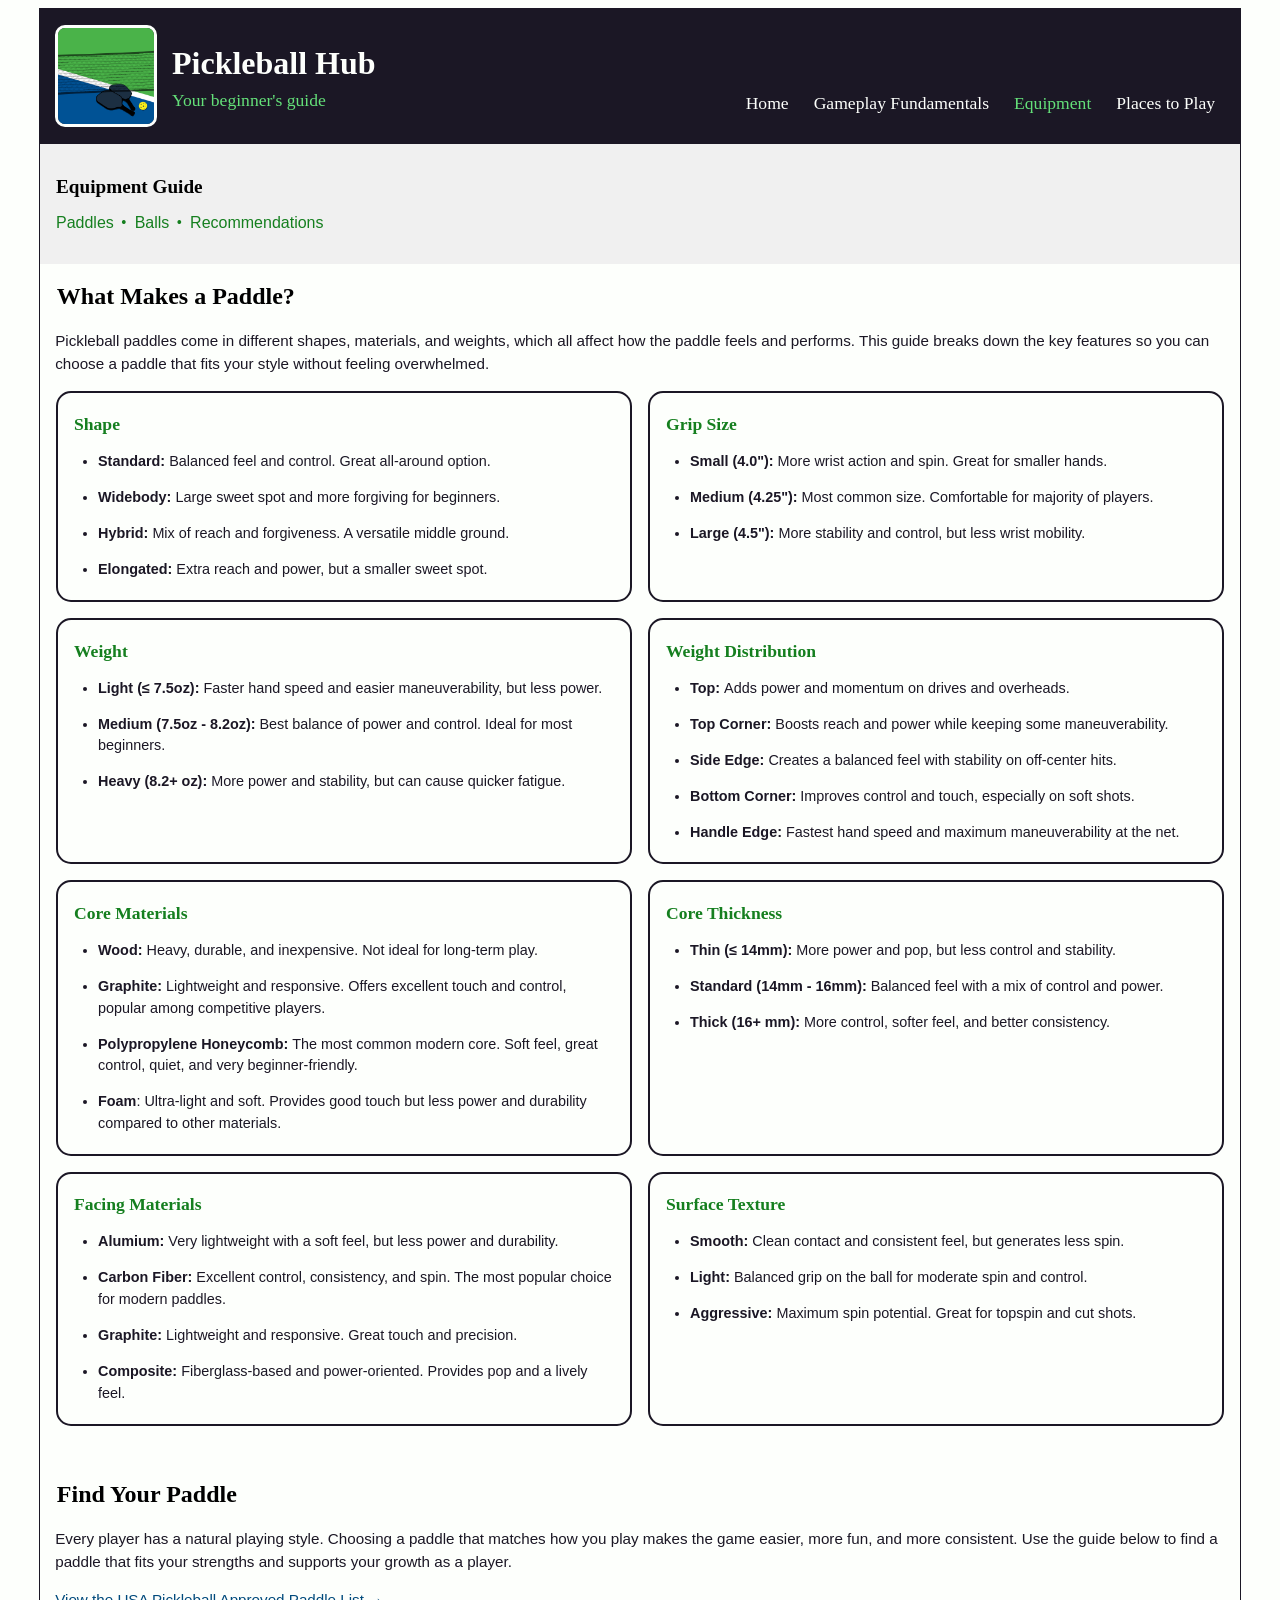
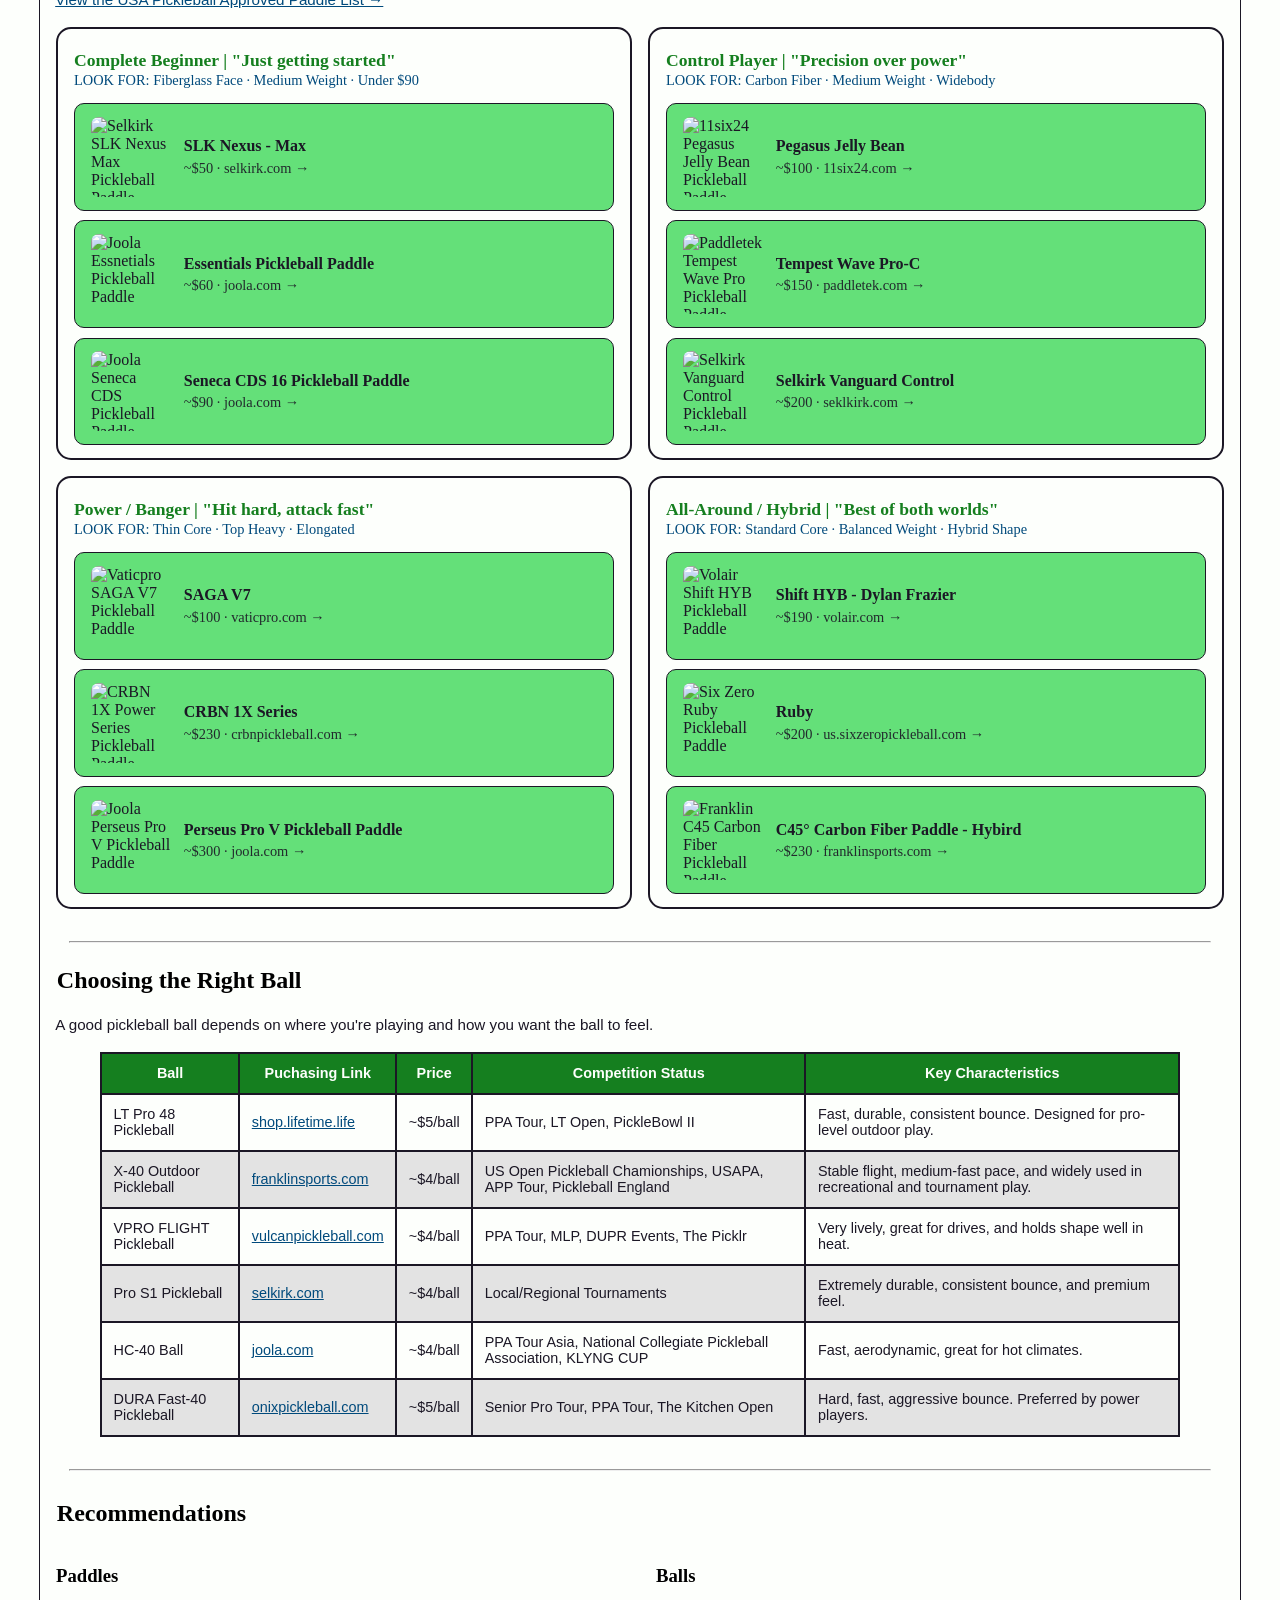
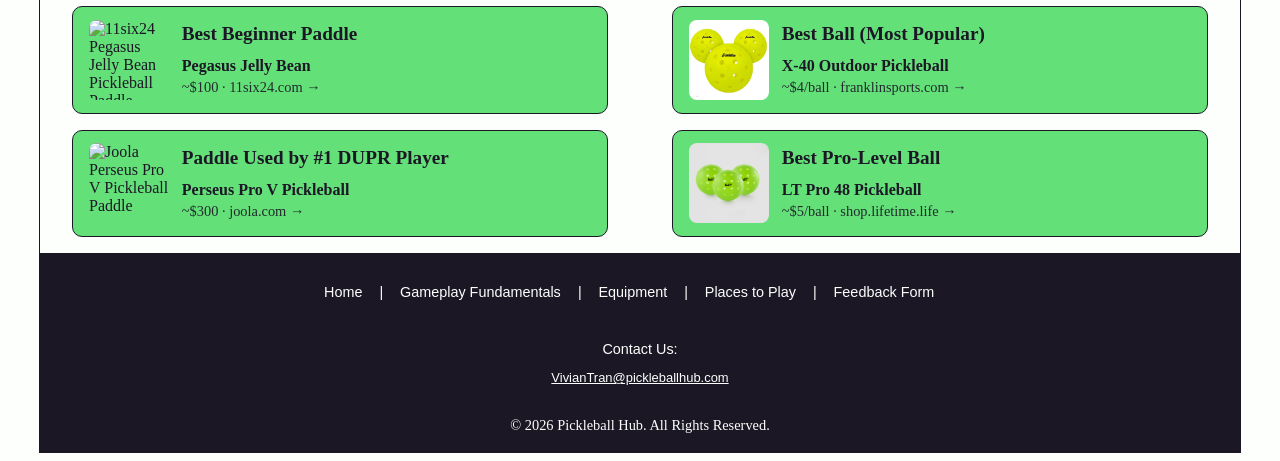
==== commit 7c6b0bac: "feedback form screen size" ====
--- a/equipment.html
+++ b/equipment.html
@@ -267,6 +267,8 @@
                 </div>
             </section>
 
+            <br><br>
+
             <!-- Paddles 2 Section -->
             <section class="find-your-paddle-section">
                 <h2 class="learn-title">Find Your Paddle</h2>
--- a/styles.css
+++ b/styles.css
@@ -129,12 +129,12 @@
 /* Hero Section */
 .hero {
     background-color: #f0f0f0;
-    padding: 1em;
+    padding: 2em;
     font-family: Georgia, "Times New Roman", serif;
 }
 
 .hero h2 {
-    font-size: 1.3em;
+    font-size: 1.2em;
     margin-top: 0;
 }
 
@@ -194,9 +194,13 @@
     display: block;
 }
 
+.information-section p {
+    margin-bottom: -1em;
+}
+
 /* Learn Section */
 .learn-title {
-    padding: 0 0.7em;
+    padding: 0em 0.7em;
 }
 
 .learn-section {
@@ -575,16 +579,66 @@
     margin-bottom: 0.6em;
 }
 
+/* Filtering Section */
+.filters-container {
+    display: flex;
+    gap: 1em;
+    margin-left: 1em;
+}
+
+.filter-btn {
+    padding: 0.5em 1em;
+    margin-top: 2em;
+    background: var(--ocean-blue);
+    color: white;
+    border: none;
+    border-radius: 6px;
+    cursor: pointer;
+}
+
+.filter-menu {
+    display: none;
+    position: absolute;
+    background: white;
+    border: 1px solid #ccc;
+    padding: 0.5em;
+    border-radius: 6px;
+    z-index: 10;
+}
+
+.filter-dropdown:hover .filter-menu {
+    display: block;
+}
+
+.filter-menu label {
+    display: block;
+    margin-bottom: 0.3em;
+}
+
+.reset-btn {
+    padding: 0.5em 1em;
+    margin-top: 2em;
+    background: var(--green);
+    color: white;
+    border: none;
+    border-radius: 6px;
+    cursor: pointer;
+}
+
+.reset-btn:hover {
+    background: var(--ocean-blue);
+}
+
 /* Locations Section*/
 .location {
-    padding: 0 1em;
+    padding: 1em 1em 2em 1em;
 }
 
 .location-card {
     border: 1px solid var(--shadow-grey);
     padding: 1em 1em 0 1em;
     border-radius: 10px;
-    margin-bottom: 1rem;
+    margin: 1em 2.5em;
     line-height: 0.5;
 }
 
@@ -592,10 +646,15 @@
     color: var(--green);
     margin-top: 0;
     font-weight: bold;
+    line-height: 1;
 }
 
 .location-card p {
     font-size: 0.9em;
+}
+
+.indoor:not(:has(.location-card)) h3, .outdoor:not(:has(.location-card)) h3 {
+    display: none;
 }
 
 /* Feedback Form */
@@ -610,8 +669,14 @@
     margin-bottom: 0.2em;
 }
 
+form select {
+    height: 1.7em;
+}
+
 form input, form textarea, form select {
+    line-height: 1.2;
     margin-bottom: 1em;
+    box-sizing: border-box;
 }
 
 input[type="submit"] {
@@ -788,6 +853,32 @@
     /* Balls Section */
     .ball-price-col {
         display: table-cell;
+    }
+
+    /* Feedback Form */
+    #feedback-form {
+        display: grid;
+        grid-template-columns: 180px 1fr;
+        gap: 1em;
+        align-items: center;
+        max-width: 800px;
+        margin: 0 auto;
+    }
+    
+    #feedback-form label {
+        text-align: right;
+        margin-bottom: 0;
+    }
+    
+    #feedback-form input, #feedback-form select, #feedback-form textarea {
+        width: 100%;
+        margin-bottom: 0;
+    }
+        
+    #feedback-form input[type="submit"] {
+        grid-column: 2;
+        max-width: 200px;
+        justify-self: end;
     }
 }
 
@@ -825,16 +916,16 @@
         color: var(--ocean-blue);
     }
 
-    .hero-wrapper {
+    /* Hero Section */
+    .hero-wrapper, .information-section {
         display: flex;
     }
 
     .hero {
         width: 100%; 
-        padding: 2em;
-    }
-
-    .fundamentals-hero .hero{
+    }
+
+    .fundamentals-hero .hero, .information-section .hero {
         padding-left: 1em;
     }
 
@@ -921,6 +1012,27 @@
     .recommendations-section > h2 {
         grid-column: 1 / -1;
         margin-top: 0.2em;
+    }
+
+    /* Locations Section */
+    .location {
+        display: flex;
+        flex-direction: column;
+    }
+    
+    .location .indoor, .location .outdoor {
+        width: 50%;
+        float: left;
+    }
+    
+    .location .indoor h3, .location .outdoor h3 {
+        margin-top: 0;
+    }
+    
+    .location::after {
+        content: "";
+        display: table;
+        clear: both;
     }
 
     /* Footer */
